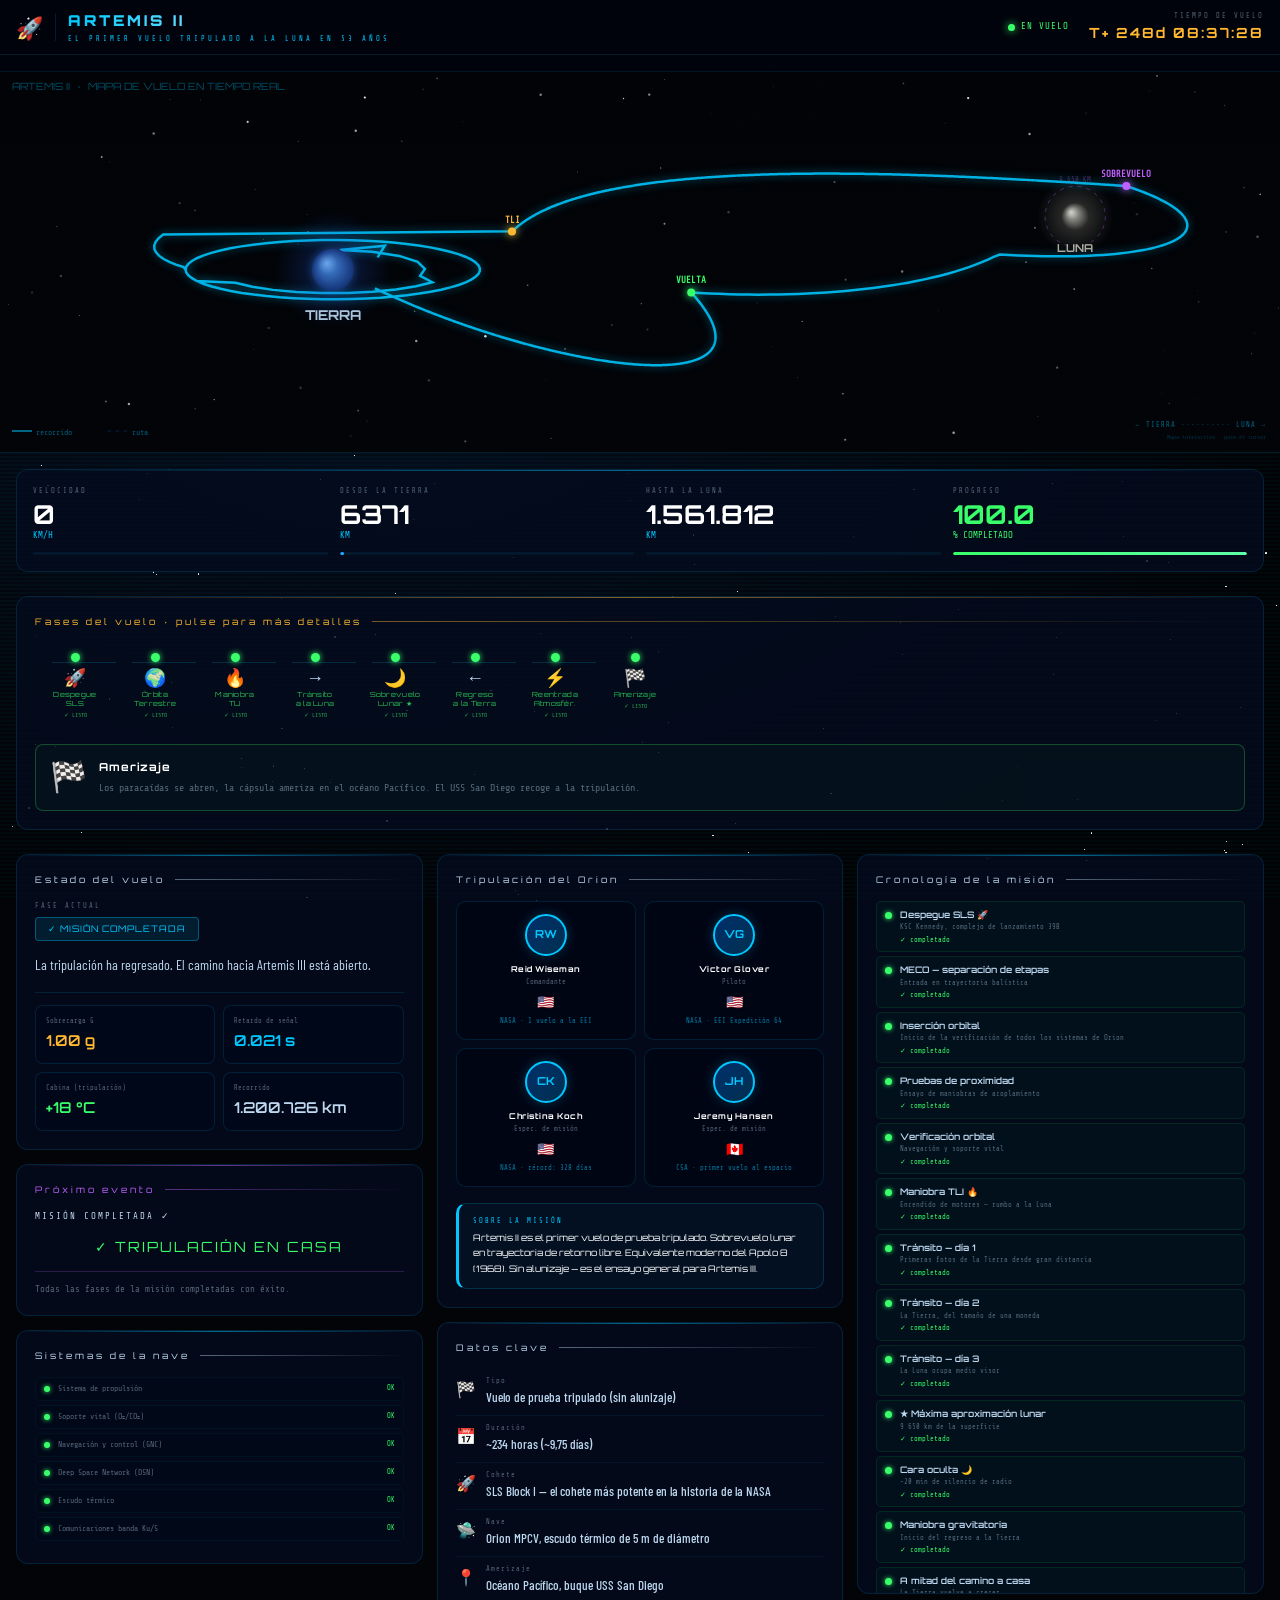
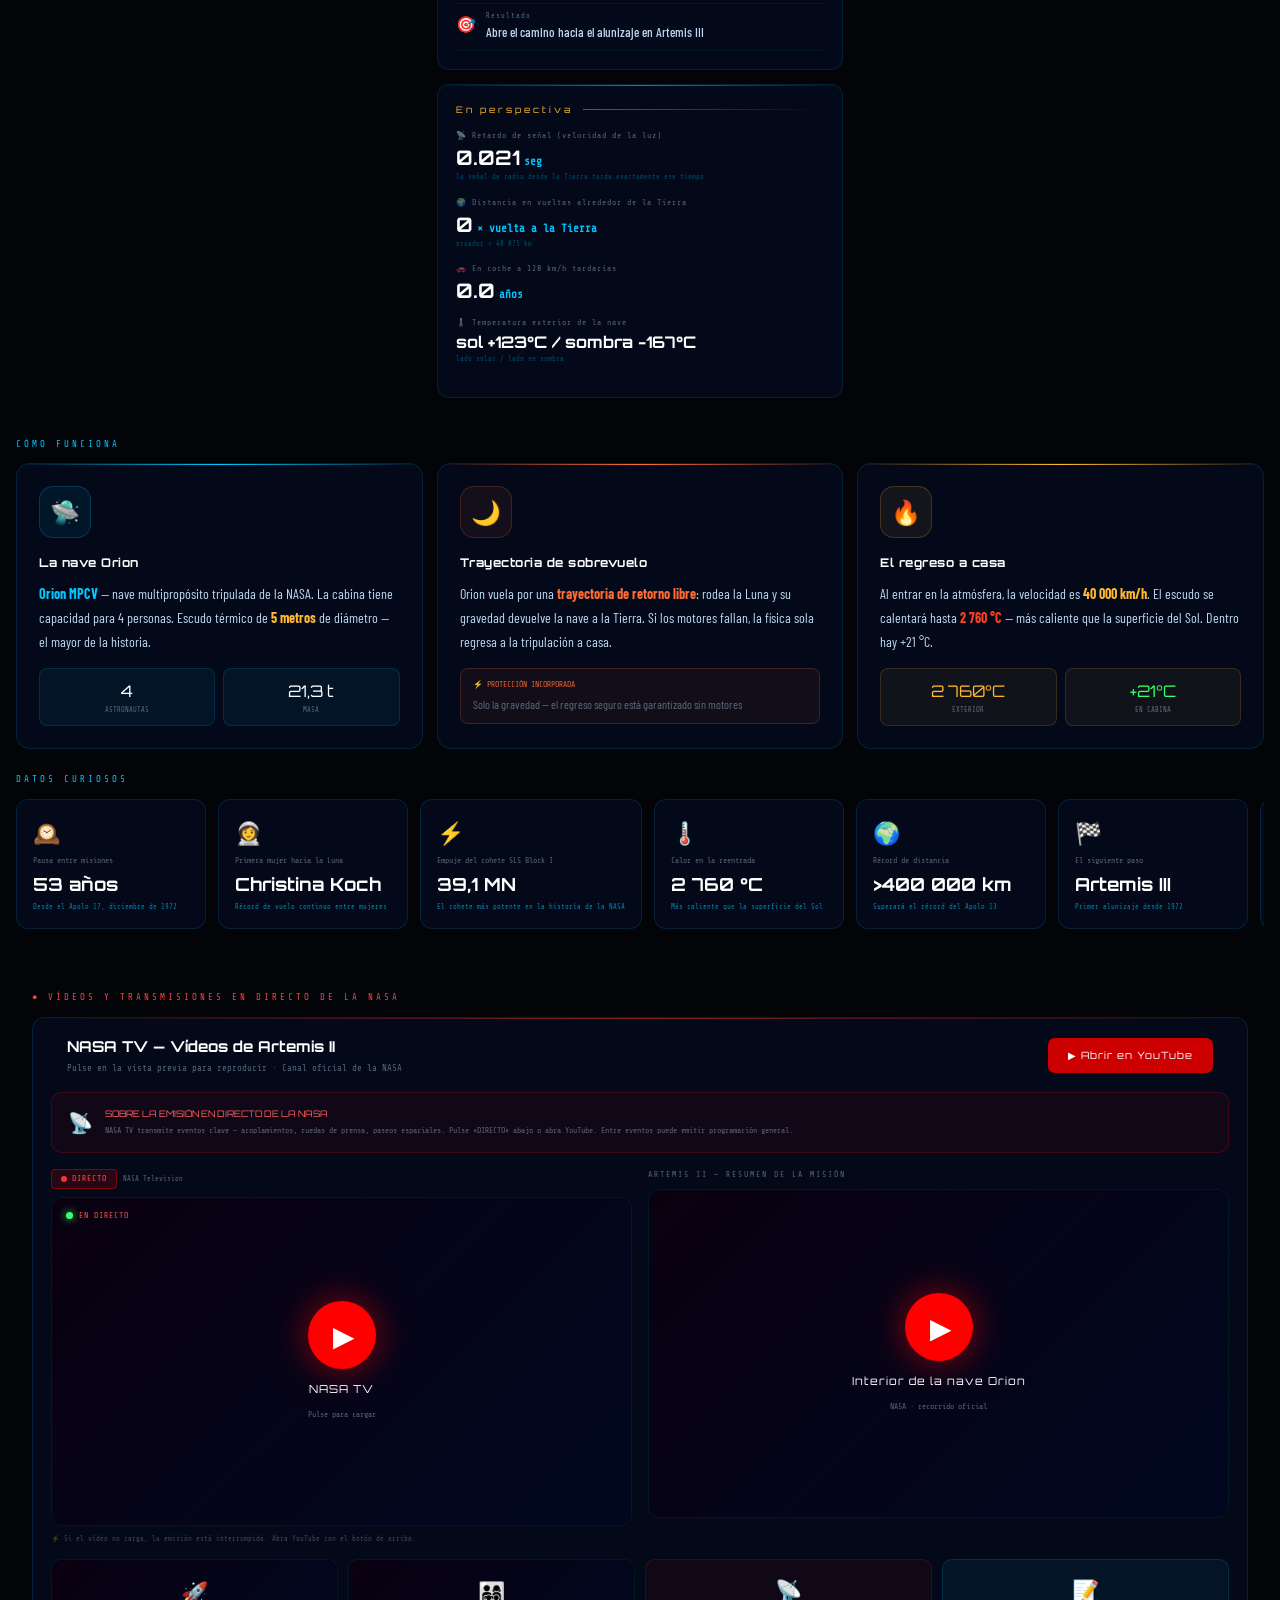
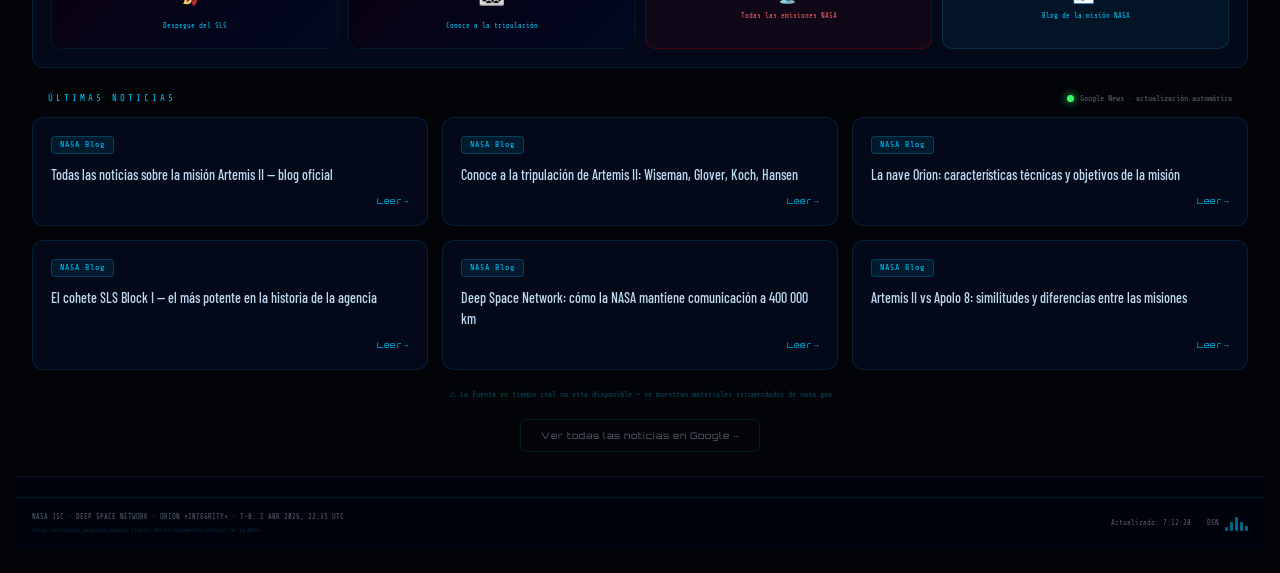
==== es/index.html @ cb2306c6 "Create index.html" ====
<!DOCTYPE html>
<html lang="es">
<head>
<meta charset="UTF-8">
<link rel="alternate" hreflang="ru" href="https://artemida2.github.io/" />
<link rel="alternate" hreflang="es" href="https://artemida2.github.io/es/" />
<link rel="alternate" hreflang="x-default" href="https://artemida2.github.io/" />
<meta name="viewport" content="width=device-width, initial-scale=1.0">
<title>Artemis II: Rastreador en vivo, mapa de la misión y transmisión de la NASA</title>
<meta name="description" content="Sigue el vuelo de la misión Artemis II a la Luna en tiempo real. Mapa interactivo, rastreador en vivo de la nave Orion, últimas noticias y transmisión en directo de la NASA.">
<meta name="keywords" content="Artemis 2, Artemis II, vuelo a la luna, rastreador de misión, mapa de vuelo, Orion, NASA en vivo, espacio, cohete SLS">
<meta name="takprodam-verification" content="174c890d-4e59-4f04-afed-e2d4ca6873ac">
<meta property="og:type" content="website">
<meta property="og:url" content="https://artemida2.github.io/">
<meta property="og:title" content="Rastreador en vivo de la misión lunar Artemis II">
<meta property="og:description" content="¿Dónde está la nave Orion ahora mismo? Mapa interactivo del vuelo, temporizador y transmisión en directo de la NASA. ¡Únete al evento histórico!">
<meta property="og:image" content="https://artemida2.github.io/preview.jpg"> <meta property="og:site_name" content="Artemis II Live Tracker">
<link rel="preconnect" href="https://fonts.googleapis.com">
<link href="https://fonts.googleapis.com/css2?family=Orbitron:wght@400;600;700;900&family=Share+Tech+Mono&family=Barlow+Condensed:wght@300;400;500;600;700&display=swap" rel="stylesheet">
<link rel="icon" type="image/png" href="favicon.png">
<!-- Yandex.RTB -->
<script>window.yaContextCb=window.yaContextCb||[]</script>
<script src="https://yandex.ru/ads/system/context.js" async></script>
<style>
/* ══════════════════════════════════════════
   CSS RESET & CUSTOM PROPERTIES
══════════════════════════════════════════ */
*, *::before, *::after { margin: 0; padding: 0; box-sizing: border-box; }
:root {
  --cyan:    #00c8ff;
  --cyan2:   #0090cc;
  --orange:  #ff6b35;
  --green:   #39ff6a;
  --purple:  #c060ff;
  --amber:   #ffb830;
  --red:     #ff3030;
  --txt:     #bdd8f0;
  --sub:     rgba(189,216,240,0.45);
  --glass:   rgba(4,12,30,0.82);
  --border:  rgba(0,180,255,0.14);
  --border2: rgba(0,180,255,0.28);
  --scan: rgba(0,200,255,0.03);
}
html { scroll-behavior: smooth; }
body {
  background: #020408;
  color: var(--txt);
  font-family: 'Barlow Condensed', sans-serif;
  font-size: 15px;
  line-height: 1.5;
  overflow-x: hidden;
}
img { max-width: 100%; }
a { color: inherit; }

/* ══ TYPOGRAPHY ══ */
.orb  { font-family: 'Orbitron', monospace; }
.mono { font-family: 'Share Tech Mono', monospace; }
.bar  { font-family: 'Barlow Condensed', sans-serif; }

/* ══ ANIMATIONS ══ */
@keyframes blink   { 0%,100%{opacity:1;transform:scale(1)} 50%{opacity:.25;transform:scale(1.5)} }
@keyframes shine   { 0%{background-position:0%} 100%{background-position:200%} }
@keyframes fadeUp  { from{opacity:0;transform:translateY(14px)} to{opacity:1;transform:translateY(0)} }
@keyframes pulsate { 0%,100%{box-shadow:0 0 10px rgba(0,200,255,.25)} 50%{box-shadow:0 0 28px rgba(0,200,255,.6)} }
@keyframes pulse2  { 0%,100%{opacity:1} 50%{opacity:.65} }
@keyframes scanH   { from{transform:translateY(-100%)} to{transform:translateY(100vh)} }
@keyframes sigbar  { 0%{opacity:.15} 100%{opacity:1} }
@keyframes drift   { 0%,100%{transform:translateY(0)} 50%{transform:translateY(-3px)} }
@keyframes twinkle { 0%,100%{opacity:var(--o,.7)} 50%{opacity:.04} }
@keyframes bannerPulse{0%,100%{opacity:1}50%{opacity:.7}}
@keyframes moonGlow{0%,100%{box-shadow:0 0 20px rgba(192,96,255,.4)}50%{box-shadow:0 0 40px rgba(192,96,255,.8)}}

/* ══ SHINE TEXT ══ */
.shine {
  background: linear-gradient(90deg, var(--cyan), #fff 50%, var(--cyan));
  background-size: 200%;
  -webkit-background-clip: text; background-clip: text;
  -webkit-text-fill-color: transparent;
  animation: shine 5s linear infinite;
}

/* ══ STAR FIELD ══ */
#sf {
  position: fixed; inset: 0; z-index: 0; pointer-events: none;
  background: radial-gradient(ellipse at 30% 40%, #040e1e 0%, #010204 75%);
}
.star {
  position: absolute; background: #fff; border-radius: 50%;
  animation: twinkle var(--d,3s) ease-in-out infinite;
}

/* ══ SCAN LINE (CSS only — zero JS cost) ══ */
#sf::after {
  content:''; position:absolute; inset:0; pointer-events:none;
  background: repeating-linear-gradient(
    0deg, transparent, transparent 2px,
    var(--scan) 2px, var(--scan) 4px
  );
}

/* ══ LIVE DOT ══ */
.ldot {
  width: 7px; height: 7px; border-radius: 50%;
  background: var(--green); box-shadow: 0 0 8px var(--green);
  animation: blink 1.4s ease-in-out infinite;
}

/* ══════════════════════════════════════════
   LAYOUT
══════════════════════════════════════════ */
.page { position: relative; z-index: 10; display: flex; flex-direction: column; min-height: 100vh; }
.wrap { max-width: 1320px; margin: 0 auto; width: 100%; padding: 0 16px; }

/* ══════════════════════════════════════════
   HEADER
══════════════════════════════════════════ */
header {
  position: sticky; top: 0; z-index: 50;
  background: rgba(1,4,12,.97);
  border-bottom: 1px solid var(--border);
  backdrop-filter: blur(24px);
}
.header-inner {
  display: flex; align-items: center; justify-content: space-between;
  gap: 16px; padding: 10px 16px; max-width: 1320px; margin: 0 auto;
}
.header-brand { display: flex; align-items: center; gap: 12px; min-width: 0; }
.header-icon { font-size: 22px; flex-shrink: 0; animation: drift 4s ease-in-out infinite; }
.header-divider { width: 1px; height: 28px; background: var(--border); flex-shrink: 0; }
.header-title { font-family: 'Orbitron', monospace; font-size: 15px; font-weight: 900; letter-spacing: 3px; }
.header-sub { font-family: 'Share Tech Mono', monospace; font-size: 7px; color: var(--cyan); letter-spacing: 3px; margin-top: 1px; }
.header-right { display: flex; align-items: center; gap: 20px; flex-shrink: 0; }
.header-live { display: flex; align-items: center; gap: 6px; }
.header-live span { font-family: 'Share Tech Mono', monospace; font-size: 9px; color: var(--green); letter-spacing: 1px; }
.header-met { text-align: right; }
.header-met-label { font-family: 'Share Tech Mono', monospace; font-size: 7px; color: var(--sub); letter-spacing: 2px; }
.header-met-val { font-family: 'Orbitron', monospace; font-size: 14px; font-weight: 700; color: var(--amber); letter-spacing: 2px; }

@media (max-width: 480px) {
  .header-sub { display: none; }
  .header-live { display: none; }
}

/* ══════════════════════════════════════════
   EVENT BANNER
══════════════════════════════════════════ */
#event-banner {
  display: none;
  background: linear-gradient(90deg, rgba(192,96,255,.14), rgba(0,200,255,.08), rgba(192,96,255,.14));
  border-top: 1px solid rgba(192,96,255,.35);
  border-bottom: 1px solid rgba(192,96,255,.35);
  padding: 10px 16px;
  align-items: center; justify-content: center; gap: 10px;
  animation: bannerPulse 2.5s ease-in-out infinite;
  text-align: center;
}

/* ══════════════════════════════════════════
   CANVAS / TRAJECTORY
══════════════════════════════════════════ */
#cvwrap {
  width: 100%; background: #010306; position: relative;
  border-bottom: 1px solid var(--border); overflow: hidden; cursor: crosshair;
}
#cv { display: block; width: 100%; height: 380px; }
@media(max-width:768px){ #cv { height: 240px; } }
.cv-overlay {
  position: absolute; bottom: 10px; right: 14px;
  display: flex; flex-direction: column; align-items: flex-end; gap: 3px;
  pointer-events: none;
}
.cv-overlay span { font-family: 'Share Tech Mono', monospace; }
#cv-tooltip {
  position: absolute; pointer-events: none;
  background: rgba(2,8,22,.96); border: 1px solid rgba(0,200,255,.4);
  border-radius: 8px; padding: 10px 14px;
  font-family: 'Share Tech Mono', monospace; font-size: 9px; color: var(--cyan);
  line-height: 1.8; display: none; z-index: 10; max-width: 210px;
  box-shadow: 0 4px 24px rgba(0,200,255,.18);
}

/* ══════════════════════════════════════════
   SECTION LABEL
══════════════════════════════════════════ */
.sec-label {
  font-family: 'Orbitron', monospace; font-size: 9px; letter-spacing: 3px;
  display: flex; align-items: center; gap: 10px; margin-bottom: 14px;
}
.sec-label::after {
  content: ''; flex: 1; height: 1px;
  background: linear-gradient(90deg, currentColor, transparent);
  opacity: .45;
}

/* ══════════════════════════════════════════
   GLASS CARD
══════════════════════════════════════════ */
.card {
  background: var(--glass);
  border: 1px solid var(--border);
  border-radius: 12px;
  position: relative; overflow: hidden;
}
.card::before {
  content: ''; position: absolute; top: 0; left: 0; right: 0; height: 1px;
  background: linear-gradient(90deg, transparent, var(--card-accent, var(--cyan)), transparent);
  opacity: .5;
}
.card-p { padding: 18px; }

/* ══ Progress bar ══ */
.pbar { height: 3px; background: rgba(0,200,255,.07); border-radius: 2px; overflow: hidden; margin-top: 10px; }
.pbar-fill { height: 100%; border-radius: 2px; transition: width 1.2s ease; }

/* ══════════════════════════════════════════
   TELEMETRY ROW
══════════════════════════════════════════ */
.telem-grid { display: grid; grid-template-columns: repeat(4, 1fr); gap: 12px; padding: 16px; }
@media(max-width:768px){ .telem-grid { grid-template-columns: repeat(2, 1fr); } }
.telem-item {}
.telem-label { font-family:'Share Tech Mono',monospace; font-size:7px; letter-spacing:2px; color:var(--sub); }
.telem-val   { font-family:'Orbitron',monospace; font-size:26px; font-weight:700; color:#fff; margin:4px 0 2px; line-height:1; }
.telem-unit  { font-family:'Share Tech Mono',monospace; font-size:9px; color:var(--cyan); }

/* ══════════════════════════════════════════
   PHASE NAVIGATOR
══════════════════════════════════════════ */
.phase-nav {
  display: flex; gap: 0; overflow-x: auto; padding-bottom: 4px;
  scrollbar-width: thin; scrollbar-color: rgba(0,200,255,.3) transparent;
}
.phase-nav::-webkit-scrollbar { height: 3px; }
.phase-nav::-webkit-scrollbar-thumb { background: rgba(0,200,255,.3); border-radius: 2px; }
.pn-item {
  flex-shrink: 0; display: flex; flex-direction: column; align-items: center;
  min-width: 80px; padding: 10px 6px 8px; position: relative; cursor: pointer;
  transition: all .25s; border-radius: 8px;
}
.pn-item::after {
  content: ''; position: absolute; top: 19px; right: -1px;
  width: calc(100% - 16px); height: 1px; background: rgba(0,200,255,.18);
}
.pn-item:last-child::after { display: none; }
.pn-item.pn-done  .pn-dot { background: var(--green); box-shadow: 0 0 6px var(--green); }
.pn-item.pn-active .pn-dot { background: var(--cyan); box-shadow: 0 0 12px var(--cyan); animation: blink 1.4s infinite; }
.pn-item.pn-up     .pn-dot { background: rgba(255,255,255,.15); }
.pn-item.pn-active { background: rgba(0,200,255,.06); }
.pn-dot   { width: 9px; height: 9px; border-radius: 50%; margin-bottom: 6px; transition: all .3s; }
.pn-icon  { font-size: 18px; margin-bottom: 4px; line-height: 1; }
.pn-name  { font-family:'Orbitron',monospace; font-size:7px; text-align:center; letter-spacing:.3px; line-height:1.3; }
.pn-item.pn-done   .pn-name { color: rgba(57,255,106,.75); }
.pn-item.pn-active .pn-name { color: var(--cyan); }
.pn-item.pn-up     .pn-name { color: var(--sub); }
.pn-status { font-family:'Share Tech Mono',monospace; font-size:6px; margin-top:3px; text-align:center; }
.pn-item.pn-done   .pn-status { color: rgba(57,255,106,.65); }
.pn-item.pn-active .pn-status { color: var(--cyan); }
.pn-item.pn-up     .pn-status { color: rgba(255,255,255,.18); }

/* ══ Phase detail box ══ */
.phase-detail {
  margin-top: 12px; padding: 14px; border-radius: 8px;
  background: rgba(0,200,255,.04); border: 1px solid rgba(0,200,255,.15);
  display: flex; align-items: flex-start; gap: 12px; transition: all .3s;
}
.phase-detail-icon { font-size: 30px; flex-shrink: 0; line-height: 1.1; }

/* ══════════════════════════════════════════
   MAIN GRID (3-col)
══════════════════════════════════════════ */
.main-grid {
  display: grid; grid-template-columns: 1fr 1fr 1fr; gap: 14px;
}
@media(max-width:1024px){ .main-grid { grid-template-columns: 1fr 1fr; } }
@media(max-width:640px)  { .main-grid { grid-template-columns: 1fr; } }

/* ══ Status pill ══ */
.pill {
  display: inline-block; padding: 4px 12px; border-radius: 4px;
  font-family:'Orbitron',monospace; font-size:9px; letter-spacing:1px;
  background: rgba(0,200,255,.1); border: 1px solid rgba(0,200,255,.35); color: var(--cyan);
}

/* ══ Mini data grid ══ */
.mini-grid { display: grid; grid-template-columns: 1fr 1fr; gap: 8px; margin-top: 16px; }
.mini-cell {
  padding: 10px; border-radius: 8px;
  background: rgba(0,8,25,.7); border: 1px solid var(--border);
}
.mini-cell-label { font-family:'Share Tech Mono',monospace; font-size:7px; color:var(--sub); }
.mini-cell-val   { font-family:'Orbitron',monospace; font-size:15px; font-weight:600; margin-top:4px; }

/* ══════════════════════════════════════════
   COUNTDOWN (next event)
══════════════════════════════════════════ */
.countdown-grid { display: grid; grid-template-columns: repeat(4,1fr); gap: 6px; margin-bottom: 14px; }
.cd-box { text-align: center; }
.cd-box-val {
  font-family:'Orbitron',monospace; font-size:28px; font-weight:900;
  color: #fff; line-height:1;
}
.cd-box-label { font-family:'Share Tech Mono',monospace; font-size:6px; color:var(--sub); letter-spacing:2px; margin-top:3px; }

/* ══════════════════════════════════════════
   CREW CARDS
══════════════════════════════════════════ */
.crew-grid { display: grid; grid-template-columns: 1fr 1fr; gap: 8px; }
.crew-card {
  background: rgba(0,6,20,.9); border: 1px solid var(--border);
  border-radius: 10px; padding: 12px 10px; text-align: center;
  transition: all .25s; cursor: default;
}
.crew-card:hover { border-color: var(--cyan); transform: translateY(-2px); box-shadow: 0 0 20px rgba(0,200,255,.18); }
.crew-avatar {
  width: 42px; height: 42px; border-radius: 50%;
  background: linear-gradient(135deg, rgba(0,80,180,.55), rgba(0,180,255,.25));
  border: 2px solid var(--cyan); margin: 0 auto 7px;
  display: flex; align-items: center; justify-content: center;
  font-family:'Orbitron',monospace; font-size:11px; font-weight:700; color:var(--cyan);
  box-shadow: 0 0 12px rgba(0,200,255,.25);
}
.crew-name { font-family:'Orbitron',monospace; font-size:8px; font-weight:700; color:#fff; letter-spacing:.5px; }
.crew-role { font-family:'Share Tech Mono',monospace; font-size:7px; color:var(--sub); margin-top:2px; }
.crew-note { font-family:'Share Tech Mono',monospace; font-size:7px; color:rgba(0,200,255,.6); margin-top:4px; }

/* ══════════════════════════════════════════
   TIMELINE
══════════════════════════════════════════ */
.tl-item { display:flex; gap:8px; align-items:flex-start; padding:6px 8px; border-radius:5px; margin-bottom:4px; }
.tl-item.done   { background:rgba(0,255,100,.03); border:1px solid rgba(0,255,100,.1); }
.tl-item.active { background:rgba(0,200,255,.05); border:1px solid rgba(0,200,255,.35); box-shadow:0 0 10px rgba(0,200,255,.1); }
.tl-item.up     { border:1px solid rgba(255,255,255,.04); opacity:.5; }
.tl-dot { width:7px; height:7px; border-radius:50%; margin-top:4px; flex-shrink:0; }
.done   .tl-dot { background:var(--green); box-shadow:0 0 5px var(--green); }
.active .tl-dot { background:var(--cyan); box-shadow:0 0 8px var(--cyan); animation:blink 1.4s infinite; }
.up     .tl-dot { background:rgba(255,255,255,.2); }

/* ══════════════════════════════════════════
   SYSTEM STATUS
══════════════════════════════════════════ */
.sys-row {
  display:flex; align-items:center; gap:8px; padding:5px 8px;
  border-radius:5px; background:rgba(0,8,25,.5);
  border:1px solid rgba(0,200,255,.05); margin-bottom:4px;
}

/* ══════════════════════════════════════════
   FUN FACTS STRIP
══════════════════════════════════════════ */
.facts-strip {
  display: flex; gap: 12px; overflow-x: auto; padding-bottom: 6px;
  scrollbar-width: thin; scrollbar-color: var(--cyan) transparent;
}
.facts-strip::-webkit-scrollbar { height: 3px; }
.facts-strip::-webkit-scrollbar-thumb { background:var(--cyan); border-radius:2px; }
.fact-card {
  flex-shrink: 0; min-width: 190px; padding: 16px;
  background: var(--glass); border: 1px solid var(--border);
  border-radius: 12px; transition: border-color .25s;
}
.fact-card:hover { border-color: var(--border2); }
.fact-icon  { font-size: 22px; margin-bottom: 6px; }
.fact-label { font-family:'Share Tech Mono',monospace; font-size:8px; color:var(--sub); margin-bottom:4px; }
.fact-val   { font-family:'Orbitron',monospace; font-size:18px; font-weight:700; color:#fff; }
.fact-note  { font-family:'Share Tech Mono',monospace; font-size:7px; color:rgba(0,200,255,.65); margin-top:4px; }

/* ══════════════════════════════════════════
   EXPLAINER CARDS
══════════════════════════════════════════ */
.expl-grid { display:grid; grid-template-columns:repeat(3,1fr); gap:14px; }
@media(max-width:900px){ .expl-grid { grid-template-columns:1fr 1fr; } }
@media(max-width:580px){ .expl-grid { grid-template-columns:1fr; } }
.expl-card {
  background:var(--glass); border:1px solid var(--border);
  border-radius:14px; padding:22px; position:relative; overflow:hidden;
  transition:all .25s;
}
.expl-card:hover { border-color:rgba(0,200,255,.35); transform:translateY(-2px); }
.expl-card::before {
  content:''; position:absolute; top:0; left:0; right:0; height:1px;
  background:linear-gradient(90deg, transparent, var(--ec,var(--cyan)), transparent);
}
.expl-icon {
  width:52px; height:52px; border-radius:14px;
  display:flex; align-items:center; justify-content:center;
  font-size:24px; margin-bottom:16px;
  background:rgba(0,200,255,.07); border:1px solid rgba(0,200,255,.2);
}
.expl-title { font-family:'Orbitron',monospace; font-size:12px; font-weight:700; color:#fff; letter-spacing:.5px; margin-bottom:10px; }
.expl-body  { font-size:14px; color:var(--txt); line-height:1.7; }
.expl-stat-row { display:grid; grid-template-columns:1fr 1fr; gap:8px; margin-top:14px; }
.expl-stat {
  padding:10px; border-radius:8px; text-align:center;
  background:rgba(0,200,255,.06); border:1px solid rgba(0,200,255,.15);
}
.expl-stat-val  { font-family:'Orbitron',monospace; font-size:16px; color:#fff; }
.expl-stat-lbl  { font-family:'Share Tech Mono',monospace; font-size:7px; color:var(--sub); margin-top:2px; }

/* ══════════════════════════════════════════
   BOOK AD
══════════════════════════════════════════ */
.book-ad {
  background: linear-gradient(135deg, rgba(4,12,30,.98), rgba(20,10,0,.98));
  border: 1px solid rgba(255,215,0,.22); border-radius: 14px;
  padding: 22px; position: relative; overflow: hidden; transition: border-color .3s;
}
.book-ad:hover { border-color: rgba(255,215,0,.45); }
.book-ad::before {
  content:''; position:absolute; top:0; left:0; right:0; height:1px;
  background: linear-gradient(90deg, transparent, rgba(255,215,0,.6), transparent);
}
.book-ad-badge {
  position:absolute; top:12px; right:14px;
  font-family:'Share Tech Mono',monospace; font-size:7px; letter-spacing:1.5px;
  color:rgba(255,215,0,.35); border:1px solid rgba(255,215,0,.15);
  padding:2px 7px; border-radius:3px;
}
.book-inner { display:flex; align-items:center; gap:20px; flex-wrap:wrap; }
.book-cover {
  width:90px; height:130px; flex-shrink:0; border-radius:8px;
  background: linear-gradient(160deg, #0d1a33, #060c1a);
  border:2px solid rgba(255,215,0,.3); display:flex; align-items:center;
  justify-content:center; font-size:44px;
  box-shadow:0 0 20px rgba(255,215,0,.1), inset 0 0 20px rgba(0,0,0,.5);
}
.book-body { flex:1; min-width:0; }
.book-tag  { font-family:'Share Tech Mono',monospace; font-size:8px; color:rgba(255,215,0,.55); letter-spacing:2px; margin-bottom:6px; }
.book-title{ font-family:'Orbitron',monospace; font-size:18px; font-weight:700; color:#fff; line-height:1.3; margin-bottom:4px; }
.book-author{ font-family:'Share Tech Mono',monospace; font-size:12px; color:rgba(255,215,0,.75); margin-bottom:12px; }
.book-desc { font-size:13px; color:var(--sub); line-height:1.7; margin-bottom:18px; }
.book-cta {
  display:inline-flex; align-items:center; gap:8px; padding:11px 22px;
  border-radius:8px; background:linear-gradient(90deg,#ffd700,#ffaa00);
  color:#000; font-family:'Orbitron',monospace; font-size:9px; font-weight:700;
  letter-spacing:1px; text-decoration:none; transition:all .2s;
}
.book-cta:hover { transform:translateY(-2px); box-shadow:0 6px 24px rgba(255,215,0,.35); }

/* ══════════════════════════════════════════
   YOUTUBE SECTION
══════════════════════════════════════════ */
.yt-wrap {
  position:relative; padding-top:56.25%; border-radius:12px; overflow:hidden;
  background:#000; border:1px solid var(--border); cursor:pointer;
}
.yt-inner {
  position:absolute; inset:0; display:flex; flex-direction:column;
  align-items:center; justify-content:center; gap:12px;
  background:linear-gradient(135deg,#0a0010,#000820); transition:background .2s;
}
.yt-wrap:hover .yt-inner { background:linear-gradient(135deg,#120022,#001236); }
.yt-play {
  width:68px; height:68px; border-radius:50%; background:#ff0000;
  display:flex; align-items:center; justify-content:center; font-size:28px;
  box-shadow:0 0 36px rgba(255,0,0,.55); transition:transform .2s,box-shadow .2s;
  position:relative;
}
.yt-play::after { content:'▶'; color:#fff; margin-left:5px; }
.yt-wrap:hover .yt-play { transform:scale(1.12); box-shadow:0 0 56px rgba(255,0,0,.75); }
.yt-thumb-img { position:absolute; inset:0; width:100%; height:100%; object-fit:cover; opacity:.4; }
.yt-wrap iframe { position:absolute; inset:0; width:100%; height:100%; border:none; }
.yt-small {
  padding-top:0; height:90px; border-radius:10px;
}
.yt-small .yt-inner { border-radius:10px; }
.yt-btn {
  display:inline-flex; align-items:center; gap:8px; padding:10px 20px;
  border-radius:7px; background:#cc0000; color:#fff;
  font-family:'Orbitron',monospace; font-size:10px; letter-spacing:1px;
  text-decoration:none; transition:all .2s;
}
.yt-btn:hover { background:#ff0000; transform:translateY(-1px); }
.live-badge {
  display:inline-flex; align-items:center; gap:5px; padding:3px 9px;
  border-radius:4px; background:rgba(255,0,0,.15); border:1px solid rgba(255,0,0,.4);
  font-family:'Share Tech Mono',monospace; font-size:8px; color:#ff5050; letter-spacing:1px;
}
.live-badge .dot { width:6px; height:6px; border-radius:50%; background:#ff3030; animation:blink 1.2s infinite; }
.yt-grid { display:grid; grid-template-columns:1fr 1fr; gap:16px; margin-bottom:14px; }
@media(max-width:640px){ .yt-grid { grid-template-columns:1fr; } }
.yt-mini-grid { display:grid; grid-template-columns:repeat(4,1fr); gap:10px; }
@media(max-width:640px){ .yt-mini-grid { grid-template-columns:repeat(2,1fr); } }
.yt-notice {
  padding:14px 16px; border-radius:10px; display:flex; align-items:flex-start; gap:12px;
  background:rgba(255,0,0,.06); border:1px solid rgba(255,0,0,.2); margin-bottom:16px;
}
.yt-notice-icon { font-size:20px; flex-shrink:0; }

/* ══════════════════════════════════════════
   NEWS CARDS
══════════════════════════════════════════ */
.news-outer-grid { display:grid; grid-template-columns:repeat(3,1fr); gap:14px; }
@media(max-width:900px){ .news-outer-grid { grid-template-columns:repeat(2,1fr); } }
@media(max-width:580px){ .news-outer-grid { grid-template-columns:1fr; } }
.news-card {
  background:var(--glass); border:1px solid var(--border);
  border-radius:12px; padding:18px; display:flex; flex-direction:column;
  gap:10px; transition:all .25s; animation:fadeUp .4s ease both;
  text-decoration: none; cursor: pointer;
}
.news-card:hover { border-color:rgba(0,200,255,.35); transform:translateY(-3px); box-shadow:0 8px 30px rgba(0,200,255,.1); }
.news-src-badge {
  font-family:'Share Tech Mono',monospace; font-size:8px; letter-spacing:1px;
  color:var(--cyan); background:rgba(0,200,255,.09); border:1px solid rgba(0,200,255,.22);
  padding:2px 8px; border-radius:4px; display:inline-block; width:fit-content;
}
.news-title { font-size:14px; color:var(--txt); line-height:1.5; font-weight:500; text-decoration:none; flex:1; }
.news-meta  { display:flex; align-items:center; justify-content:space-between; margin-top:auto; }
.news-date  { font-family:'Share Tech Mono',monospace; font-size:8px; color:var(--sub); }
.news-read  { font-family:'Orbitron',monospace; font-size:8px; color:var(--cyan); text-decoration:none; letter-spacing:.5px; }
.news-read:hover { color:#fff; }
.news-loading {
  text-align:center; padding:50px;
  font-family:'Orbitron',monospace; font-size:11px;
  letter-spacing:2px; color:var(--sub); grid-column:1/-1;
}

/* ══════════════════════════════════════════
   LIVE DATA PANEL
══════════════════════════════════════════ */
.live-row { margin-bottom:14px; }
.live-row-label { font-family:'Share Tech Mono',monospace; font-size:8px; color:var(--sub); letter-spacing:1px; margin-bottom:4px; }
.live-row-val {
  font-family:'Orbitron',monospace; font-size:20px; font-weight:700; color:#fff; line-height:1.2;
}
.live-row-unit { font-family:'Share Tech Mono',monospace; font-size:11px; color:var(--cyan); margin-left:4px; }
.live-row-note { font-family:'Share Tech Mono',monospace; font-size:7px; color:rgba(0,200,255,.35); margin-top:2px; }

/* ══════════════════════════════════════════
   FOOTER
══════════════════════════════════════════ */
footer {
  margin-top: auto; border-top: 1px solid var(--border); padding: 14px 16px;
  background: rgba(1,4,12,.97);
}
.footer-inner {
  max-width:1320px; margin:0 auto;
  display:flex; align-items:center; justify-content:space-between; flex-wrap:wrap; gap:8px;
}
.footer-copy { font-family:'Share Tech Mono',monospace; font-size:7px; color:var(--sub); }
.footer-legal{ font-family:'Share Tech Mono',monospace; font-size:6px; color:rgba(0,200,255,.2); margin-top:3px; }
.footer-right{ display:flex; align-items:center; gap:16px; }
.footer-upd  { font-family:'Share Tech Mono',monospace; font-size:7px; color:var(--sub); }
.dsn-bars    { display:flex; align-items:flex-end; gap:2px; }
.dsn-bar     { width:3px; border-radius:1px; background:var(--cyan); }

/* ══════════════════════════════════════════
   SCROLLBAR
══════════════════════════════════════════ */
::-webkit-scrollbar        { width:4px; height:4px; }
::-webkit-scrollbar-track  { background:transparent; }
::-webkit-scrollbar-thumb  { background:rgba(0,200,255,.3); border-radius:2px; }

/* ══════════════════════════════════════════
   UTILITIES
══════════════════════════════════════════ */
.flex       { display:flex; }
.flex-col   { flex-direction:column; }
.items-center { align-items:center; }
.items-start  { align-items:flex-start; }
.justify-between { justify-content:space-between; }
.gap-2  { gap:6px; }
.gap-3  { gap:10px; }
.gap-4  { gap:14px; }
.flex-1 { flex:1; }
.flex-shrink-0 { flex-shrink:0; }
.min-w-0 { min-width:0; }
.wrap { flex-wrap:wrap; }
.mb-1{ margin-bottom:4px; }
.mb-2{ margin-bottom:8px; }
.mb-3{ margin-bottom:12px; }
.mb-4{ margin-bottom:16px; }
.mt-1{ margin-top:4px; }
.mt-2{ margin-top:8px; }
.mt-3{ margin-top:12px; }
.mt-4{ margin-top:16px; }
.pt-3{ padding-top:12px; }
.pb-4{ padding-bottom:16px; }
.px-4{ padding-left:16px; padding-right:16px; }
.w-full{ width:100%; }
.text-white { color:#fff; }
.font-bold  { font-weight:700; }
.border-top { border-top:1px solid var(--border); }
.relative   { position:relative; }
.overflow-hidden { overflow:hidden; }
.inline-flex { display:inline-flex; }
.text-center { text-align:center; }
.section-gap { padding-bottom:24px; }
</style>
<!-- Yandex.RTB -->
<script>window.yaContextCb=window.yaContextCb||[]</script>
<script src="https://yandex.ru/ads/system/context.js" async></script>
</head>
<body>
<div id="sf"></div>
<div class="page">

<!-- ══ HEADER ══ -->
<header>
  <div class="header-inner">
    <div class="header-brand">
      <span class="header-icon">🚀</span>
      <div class="header-divider"></div>
      <div class="min-w-0">
        <div class="header-title shine">ARTEMIS II</div>
        <div class="header-sub">EL PRIMER VUELO TRIPULADO A LA LUNA EN 53 AÑOS</div>
      </div>
    </div>
    <div class="header-right">
      <div class="header-live">
        <div class="ldot"></div>
        <span>EN VUELO</span>
      </div>
      <div class="header-met">
        <div class="header-met-label">TIEMPO DE VUELO</div>
        <div class="header-met-val orb" id="h-met">T+00:00:00</div>
      </div>
    </div>
  </div>
</header>

<!-- ══ AD: 728×90 LEADERBOARD ══ -->
<div style="display:flex;justify-content:center;align-items:center;padding:8px 16px;background:rgba(1,4,12,.97);border-bottom:1px solid rgba(0,180,255,0.10);overflow:hidden;">
  <script>
    atOptions = {
      'key' : '9b48025975b614286dee7aae35b0098d',
      'format' : 'iframe',
      'height' : 90,
      'width' : 728,
      'params' : {}
    };
  </script>
  <script src="https://www.highperformanceformat.com/9b48025975b614286dee7aae35b0098d/invoke.js"></script>
</div>

<!-- ══ EVENT BANNER ══ -->
<div id="event-banner">
  <span id="event-banner-text" class="mono" style="font-size:10px;color:#c060ff;letter-spacing:1px"></span>
</div>

<!-- ══ CANVAS TRAJECTORY ══ -->
<div id="cvwrap">
  <canvas id="cv"></canvas>
  <div class="cv-overlay">
    <span class="mono" style="font-size:7px;color:rgba(0,200,255,.5);letter-spacing:1px">← TIERRA ·········· LUNA →</span>
    <span class="mono" style="font-size:6px;color:rgba(0,200,255,.22)">Mapa interactivo · pase el cursor</span>
  </div>
  <div id="cv-tooltip"></div>
</div>

<!-- ══ TELEMETRY ══ -->
<div class="wrap section-gap" style="padding-top:16px">
  <div class="card">
    <div class="telem-grid">
      <div class="telem-item">
        <div class="telem-label">VELOCIDAD</div>
        <div class="telem-val" id="v-speed">--</div>
        <div class="telem-unit">KM/H</div>
        <div class="pbar"><div class="pbar-fill" id="b-speed" style="background:linear-gradient(90deg,var(--cyan),var(--green))"></div></div>
      </div>
      <div class="telem-item">
        <div class="telem-label">DESDE LA TIERRA</div>
        <div class="telem-val" id="v-de">--</div>
        <div class="telem-unit">KM</div>
        <div class="pbar"><div class="pbar-fill" id="b-de" style="background:linear-gradient(90deg,#4080ff,var(--cyan))"></div></div>
      </div>
      <div class="telem-item">
        <div class="telem-label">HASTA LA LUNA</div>
        <div class="telem-val" id="v-dm">--</div>
        <div class="telem-unit">KM</div>
        <div class="pbar"><div class="pbar-fill" id="b-dm" style="background:linear-gradient(90deg,var(--purple),var(--orange))"></div></div>
      </div>
      <div class="telem-item">
        <div class="telem-label">PROGRESO</div>
        <div class="telem-val" id="v-prog" style="color:var(--green)">--</div>
        <div class="telem-unit" style="color:var(--green)">% COMPLETADO</div>
        <div class="pbar"><div class="pbar-fill" id="b-prog" style="background:linear-gradient(90deg,var(--green),#60ffaa)"></div></div>
      </div>
    </div>
  </div>
</div>

<!-- ══ PHASE NAVIGATOR ══ -->
<div class="wrap section-gap">
  <div class="card card-p" style="--card-accent:var(--amber)">
    <div class="sec-label" style="color:var(--amber)">Fases del vuelo · pulse para más detalles</div>
    <div class="phase-nav" id="phase-nav"></div>
    <div class="phase-detail" id="phase-detail-box">
      <div class="phase-detail-icon" id="phase-detail-icon">🚀</div>
      <div>
        <div class="orb font-bold mb-1" id="phase-detail-name" style="font-size:11px;color:#fff;letter-spacing:1px">CARGANDO...</div>
        <div class="mono" id="phase-detail-desc" style="font-size:10px;color:var(--sub);line-height:1.7">Calculando la fase actual...</div>
      </div>
    </div>
  </div>
</div>

<!-- ══ MAIN GRID ══ -->
<div class="wrap section-gap">
  <div class="main-grid">

    <!-- COL 1: STATUS -->
    <div class="flex flex-col gap-4">
      <div class="card card-p">
        <div class="sec-label">Estado del vuelo</div>
        <div class="mono mb-1" style="font-size:7px;letter-spacing:2px;color:var(--sub)">FASE ACTUAL</div>
        <div class="pill" id="v-phase">CARGANDO…</div>
        <div class="mt-3" id="v-phasedesc" style="font-size:14px;color:var(--txt);line-height:1.65"></div>
        <div class="mini-grid pt-3 border-top">
          <div class="mini-cell">
            <div class="mini-cell-label">Sobrecarga G</div>
            <div class="mini-cell-val" id="v-g" style="color:var(--amber)">-- g</div>
          </div>
          <div class="mini-cell">
            <div class="mini-cell-label">Retardo de señal</div>
            <div class="mini-cell-val" id="v-sig" style="color:var(--cyan)">-- s</div>
          </div>
          <div class="mini-cell">
            <div class="mini-cell-label">Cabina (tripulación)</div>
            <div class="mini-cell-val" id="v-tca" style="color:var(--green)">-- °C</div>
          </div>
          <div class="mini-cell">
            <div class="mini-cell-label">Recorrido</div>
            <div class="mini-cell-val" id="v-td" style="color:var(--txt)">-- km</div>
          </div>
        </div>
      </div>

      <!-- COUNTDOWN -->
      <div class="card card-p" style="--card-accent:var(--purple)">
        <div class="sec-label" style="color:var(--purple)">Próximo evento</div>
        <div class="mono mb-3" style="font-size:9px;letter-spacing:2px" id="next-event-name">CARGANDO...</div>
        <div class="countdown-grid" id="cd-wrap">
          <div class="cd-box"><div class="cd-box-val orb" id="cd-d">--</div><div class="cd-box-label">DÍAS</div></div>
          <div class="cd-box"><div class="cd-box-val orb" id="cd-h">--</div><div class="cd-box-label">HOR</div></div>
          <div class="cd-box"><div class="cd-box-val orb" id="cd-m">--</div><div class="cd-box-label">MIN</div></div>
          <div class="cd-box"><div class="cd-box-val orb" id="cd-s">--</div><div class="cd-box-label">SEG</div></div>
        </div>
        <div style="height:1px;background:rgba(192,96,255,.2);margin-bottom:10px"></div>
        <div class="mono" id="next-event-desc" style="font-size:9px;color:var(--sub);line-height:1.7">
          Orion pasará a 9 650 km de la superficie lunar. La gravedad de la Luna girará automáticamente la nave hacia la Tierra — <strong style="color:var(--purple)">maniobra gravitatoria</strong>.
        </div>
      </div>

      <!-- SYSTEMS -->
      <div class="card card-p">
        <div class="sec-label">Sistemas de la nave</div>
        <div id="syslist"></div>
      </div>
    </div>

    <!-- COL 2: CREW + FACTS -->
    <div class="flex flex-col gap-4">
      <div class="card card-p">
        <div class="sec-label">Tripulación del Orion</div>
        <div class="crew-grid mb-4" id="crew-grid"></div>
        <div style="padding:12px 14px;border-radius:10px;background:rgba(0,200,255,.04);border:1px solid rgba(0,200,255,.18);border-left:3px solid var(--cyan)">
          <div class="mono mb-1" style="font-size:7px;letter-spacing:2px;color:var(--cyan)">SOBRE LA MISIÓN</div>
          <div class="orb" style="font-size:9px;color:#fff;line-height:1.7">
            Artemis II es el primer vuelo de prueba tripulado. Sobrevuelo lunar en trayectoria de retorno libre. Equivalente moderno del Apolo 8 (1968). Sin alunizaje — es el ensayo general para Artemis III.
          </div>
        </div>
      </div>

      <!-- KEY FACTS -->
      <div class="card card-p">
        <div class="sec-label">Datos clave</div>
        <div id="keyfacts"></div>
      </div>

      <!-- LIVE PERSPECTIVE -->
      <div class="card card-p" style="--card-accent:var(--amber)">
        <div class="sec-label" style="color:var(--amber)">En perspectiva</div>
        <div class="live-row">
          <div class="live-row-label">📡 Retardo de señal (velocidad de la luz)</div>
          <div class="live-row-val"><span id="fl-sig">--</span><span class="live-row-unit">seg</span></div>
          <div class="live-row-note">la señal de radio desde la Tierra tarda exactamente ese tiempo</div>
        </div>
        <div class="live-row">
          <div class="live-row-label">🌍 Distancia en vueltas alrededor de la Tierra</div>
          <div class="live-row-val"><span id="fl-laps">--</span><span class="live-row-unit">× vuelta a la Tierra</span></div>
          <div class="live-row-note">ecuador = 40 075 km</div>
        </div>
        <div class="live-row">
          <div class="live-row-label">🚗 En coche a 120 km/h tardarías</div>
          <div class="live-row-val"><span id="fl-days">--</span><span class="live-row-unit">años</span></div>
        </div>
        <div class="live-row">
          <div class="live-row-label">🌡️ Temperatura exterior de la nave</div>
          <div class="live-row-val" style="font-size:16px"><span id="fl-temp">--</span></div>
          <div class="live-row-note">lado solar / lado en sombra</div>
        </div>
      </div>
    </div>

    <!-- COL 3: TIMELINE -->
    <div class="card card-p" style="max-height:740px;overflow-y:auto">
      <div class="sec-label">Cronología de la misión</div>
      <div id="timeline"></div>
    </div>

  </div>
</div>
<!-- ══ AD: NATIVE BANNER ══ -->
<div class="wrap" style="padding-top:8px;padding-bottom:8px;">
  <script async="async" data-cfasync="false" src="https://pl29109442.profitablecpmratenetwork.com/bcde78980c1dfbccb8cd6e0a930331c4/invoke.js"></script>
  <div id="container-bcde78980c1dfbccb8cd6e0a930331c4"></div>
</div>

<!-- ══ MISSION EXPLAINER ══ -->
<div class="wrap section-gap">
  <div class="mono mb-3" style="font-size:9px;letter-spacing:3px;color:var(--cyan)">CÓMO FUNCIONA</div>
  <div class="expl-grid">
    <div class="expl-card" style="--ec:var(--cyan)">
      <div class="expl-icon">🛸</div>
      <div class="expl-title">La nave Orion</div>
      <div class="expl-body">
        <strong style="color:var(--cyan)">Orion MPCV</strong> — nave multipropósito tripulada de la NASA. La cabina tiene capacidad para 4 personas. Escudo térmico de <strong style="color:var(--amber)">5 metros</strong> de diámetro — el mayor de la historia.
      </div>
      <div class="expl-stat-row">
        <div class="expl-stat"><div class="expl-stat-val">4</div><div class="expl-stat-lbl">ASTRONAUTAS</div></div>
        <div class="expl-stat"><div class="expl-stat-val">21,3 t</div><div class="expl-stat-lbl">MASA</div></div>
      </div>
    </div>
    <div class="expl-card" style="--ec:var(--orange)">
      <div class="expl-icon" style="background:rgba(255,107,53,.07);border-color:rgba(255,107,53,.2)">🌙</div>
      <div class="expl-title">Trayectoria de sobrevuelo</div>
      <div class="expl-body">
        Orion vuela por una <strong style="color:var(--orange)">trayectoria de retorno libre</strong>: rodea la Luna y su gravedad devuelve la nave a la Tierra. Si los motores fallan, la física sola regresa a la tripulación a casa.
      </div>
      <div style="margin-top:14px;padding:10px 12px;border-radius:8px;background:rgba(255,107,53,.06);border:1px solid rgba(255,107,53,.2)">
        <div class="mono" style="font-size:8px;color:rgba(255,107,53,.9)">⚡ PROTECCIÓN INCORPORADA</div>
        <div style="font-size:12px;color:var(--sub);margin-top:4px;line-height:1.5">Solo la gravedad — el regreso seguro está garantizado sin motores</div>
      </div>
    </div>
    <div class="expl-card" style="--ec:var(--amber)">
      <div class="expl-icon" style="background:rgba(255,184,48,.07);border-color:rgba(255,184,48,.2)">🔥</div>
      <div class="expl-title">El regreso a casa</div>
      <div class="expl-body">
        Al entrar en la atmósfera, la velocidad es <strong style="color:var(--amber)">40 000 km/h</strong>. El escudo se calentará hasta <strong style="color:#ff4020">2 760 °C</strong> — más caliente que la superficie del Sol. Dentro hay +21 °C.
      </div>
      <div class="expl-stat-row">
        <div class="expl-stat" style="background:rgba(255,184,48,.06);border-color:rgba(255,184,48,.15)">
          <div class="expl-stat-val" style="color:var(--amber)">2 760°C</div><div class="expl-stat-lbl">EXTERIOR</div>
        </div>
        <div class="expl-stat" style="background:rgba(255,184,48,.06);border-color:rgba(255,184,48,.15)">
          <div class="expl-stat-val" style="color:var(--green)">+21°C</div><div class="expl-stat-lbl">EN CABINA</div>
        </div>
      </div>
    </div>
  </div>
</div>

<!-- ══ FUN FACTS ══ -->
<div class="wrap section-gap">
  <div class="mono mb-3" style="font-size:9px;letter-spacing:3px;color:var(--cyan)">DATOS CURIOSOS</div>
  <div class="facts-strip">
    <div class="fact-card"><div class="fact-icon">🕰️</div><div class="fact-label">Pausa entre misiones</div><div class="fact-val">53 años</div><div class="fact-note">Desde el Apolo 17, diciembre de 1972</div></div>
    <div class="fact-card"><div class="fact-icon">👩‍🚀</div><div class="fact-label">Primera mujer hacia la Luna</div><div class="fact-val">Christina Koch</div><div class="fact-note">Récord de vuelo continuo entre mujeres</div></div>
    <div class="fact-card"><div class="fact-icon">⚡</div><div class="fact-label">Empuje del cohete SLS Block I</div><div class="fact-val">39,1 MN</div><div class="fact-note">El cohete más potente en la historia de la NASA</div></div>
    <div class="fact-card"><div class="fact-icon">🌡️</div><div class="fact-label">Calor en la reentrada</div><div class="fact-val">2 760 °C</div><div class="fact-note">Más caliente que la superficie del Sol</div></div>
    <div class="fact-card"><div class="fact-icon">🌍</div><div class="fact-label">Récord de distancia</div><div class="fact-val">&gt;400 000 km</div><div class="fact-note">Superará el récord del Apolo 13</div></div>
    <div class="fact-card"><div class="fact-icon">🏁</div><div class="fact-label">El siguiente paso</div><div class="fact-val">Artemis III</div><div class="fact-note">Primer alunizaje desde 1972</div></div>
    <div class="fact-card"><div class="fact-icon">🇨🇦</div><div class="fact-label">Primer canadiense hacia la Luna</div><div class="fact-val">J. Hansen</div><div class="fact-note">Agencia Espacial Canadiense</div></div>
</div>

<!-- AD: 300x250 MEDIUM RECTANGLE -->
<div style="display:flex;justify-content:center;padding:16px 0;">
  <script>
    atOptions = {
      'key' : '7d6631c911ed8d3de0cca2801582bb9c',
      'format' : 'iframe',
      'height' : 250,
      'width' : 300,
      'params' : {}
    };
  </script>
  <script src="https://www.highperformanceformat.com/7d6631c911ed8d3de0cca2801582bb9c/invoke.js"></script>
</div>
<div class="wrap section-gap" style="display: flex; justify-content: center;">
  <div id="yandex_rtb_R-A-19061750-1"></div>
  <script>
    window.yaContextCb.push(() => {
        Ya.Context.AdvManager.render({
            "blockId": "R-A-19061750-1",
            "renderTo": "yandex_rtb_R-A-19061750-1"
        })
    })
  </script>
</div>
<!-- ══ NASA VIDEO ══ -->
<div class="wrap section-gap">
  <div class="mono mb-3" style="font-size:9px;letter-spacing:3px;color:#ff4040">● VÍDEOS Y TRANSMISIONES EN DIRECTO DE LA NASA</div>
  <div class="card card-p" style="--card-accent:#ff3030">
    <div class="flex items-center justify-between mb-4 wrap gap-3">
      <div>
        <div class="orb font-bold mb-1" style="font-size:15px;color:#fff">NASA TV — Vídeos de Artemis II</div>
        <div class="mono" style="font-size:9px;color:var(--sub)">Pulse en la vista previa para reproducir · Canal oficial de la NASA</div>
      </div>
      <a href="https://www.youtube.com/@NASAtelevision/streams" target="_blank" rel="noopener" class="yt-btn">▶ Abrir en YouTube</a>
    </div>

    <div class="yt-notice">
      <div class="yt-notice-icon">📡</div>
      <div>
        <div class="orb mb-1" style="font-size:9px;color:#ff6060">SOBRE LA EMISIÓN EN DIRECTO DE LA NASA</div>
        <div class="mono" style="font-size:8px;color:var(--sub);line-height:1.7">NASA TV transmite eventos clave — acoplamientos, ruedas de prensa, paseos espaciales. Pulse «DIRECTO» abajo o abra YouTube. Entre eventos puede emitir programación general.</div>
      </div>
    </div>

    <div class="yt-grid">
      <!-- NASA TV Live -->
      <div>
        <div class="flex items-center gap-2 mb-2">
          <span class="live-badge"><span class="dot"></span> DIRECTO</span>
          <span class="mono" style="font-size:7px;color:var(--sub)">NASA Television</span>
        </div>
        <div class="yt-wrap" id="yt1" onclick="loadYT('yt1','UCxONMnxMIRgBE_EbO50dsKg','live')">
          <div class="yt-inner">
            <div style="position:absolute;top:12px;left:14px;display:flex;align-items:center;gap:6px">
              <div class="ldot"></div>
              <span class="mono" style="font-size:8px;color:#ff5050;letter-spacing:1px">EN DIRECTO</span>
            </div>
            <div class="yt-play"></div>
            <div class="orb" style="font-size:11px;color:#fff;letter-spacing:1px;text-align:center;position:relative">NASA TV</div>
            <div class="mono" style="font-size:8px;color:var(--sub);text-align:center;position:relative">Pulse para cargar</div>
          </div>
        </div>
        <div class="mono mt-2" style="font-size:7px;color:rgba(255,255,255,.25);line-height:1.6">
          ⚡ Si el vídeo no carga, la emisión está interrumpida. Abra YouTube con el botón de arriba.
        </div>
      </div>
      <!-- Mission overview -->
      <div>
        <div class="mono mb-2" style="font-size:8px;letter-spacing:2px;color:var(--sub)">ARTEMIS II — RESUMEN DE LA MISIÓN</div>
        <div class="yt-wrap" id="yt2" onclick="loadYT('yt2','cKKy7Q2BNCA')">
          <div class="yt-inner">
            <img src="https://i.ytimg.com/vi/cKKy7Q2BNCA/hqdefault.jpg" class="yt-thumb-img" onerror="this.style.display='none'" alt="">
            <div class="yt-play"></div>
            <div class="orb" style="font-size:11px;color:#fff;letter-spacing:1px;text-align:center;position:relative">Interior de la nave Orion</div>
            <div class="mono" style="font-size:8px;color:var(--sub);text-align:center;position:relative">NASA · recorrido oficial</div>
          </div>
        </div>
      </div>
    </div>

    <div class="yt-mini-grid">
      <div class="yt-wrap yt-small" id="yt3" onclick="loadYT('yt3','BVdnG2LJhHM')">
        <div class="yt-inner">
          <img src="https://i.ytimg.com/vi/BVdnG2LJhHM/mqdefault.jpg" class="yt-thumb-img" onerror="this.style.display='none'" alt="">
          <div style="font-size:22px;position:relative">🚀</div>
          <div class="mono" style="font-size:7px;color:var(--cyan);text-align:center;position:relative">Despegue del SLS</div>
        </div>
      </div>
      <div class="yt-wrap yt-small" id="yt4" onclick="loadYT('yt4','LmC8eFO-FhA')">
        <div class="yt-inner">
          <img src="https://i.ytimg.com/vi/LmC8eFO-FhA/mqdefault.jpg" class="yt-thumb-img" onerror="this.style.display='none'" alt="">
          <div style="font-size:22px;position:relative">👨‍👩‍👧‍👦</div>
          <div class="mono" style="font-size:7px;color:var(--cyan);text-align:center;position:relative">Conoce a la tripulación</div>
        </div>
      </div>
      <a href="https://www.youtube.com/@NASAtelevision/streams" target="_blank" rel="noopener"
         class="yt-wrap yt-small" style="text-decoration:none;background:rgba(255,0,0,.06);border:1px solid rgba(255,0,0,.2);display:flex;align-items:center;justify-content:center;flex-direction:column;gap:4px;padding:12px;border-radius:10px;padding-top:0;height:90px"
         onmouseover="this.style.borderColor='rgba(255,0,0,.5)'" onmouseout="this.style.borderColor='rgba(255,0,0,.2)'">
        <div style="font-size:22px">📡</div>
        <div class="mono" style="font-size:7px;color:#ff6060;text-align:center">Todas las emisiones NASA</div>
      </a>
      <a href="https://www.nasa.gov/blogs/artemis/" target="_blank" rel="noopener"
         class="yt-wrap yt-small" style="text-decoration:none;background:rgba(0,200,255,.06);border:1px solid rgba(0,200,255,.15);display:flex;align-items:center;justify-content:center;flex-direction:column;gap:4px;padding:12px;border-radius:10px;padding-top:0;height:90px"
         onmouseover="this.style.borderColor='rgba(0,200,255,.4)'" onmouseout="this.style.borderColor='rgba(0,200,255,.15)'">
        <div style="font-size:22px">📝</div>
        <div class="mono" style="font-size:7px;color:var(--cyan);text-align:center">Blog de la misión NASA</div>
      </a>
    </div>
  </div>
</div>

<!-- ══ NEWS FEED ══ -->
<div class="wrap section-gap">
  <div class="flex items-center justify-between mb-3 wrap gap-2">
    <div class="mono" style="font-size:9px;letter-spacing:3px;color:var(--cyan)">ÚLTIMAS NOTICIAS</div>
    <div class="flex items-center gap-2">
      <div class="ldot"></div>
      <span class="mono" style="font-size:8px;color:var(--sub)">Google News · actualización automática</span>
    </div>
  </div>
  <div id="news-grid">
    <div class="news-outer-grid">
      <div class="news-loading">
        <div style="animation:blink 1.4s infinite;display:inline-block;margin-right:8px">⟳</div> Cargando noticias sobre Artemis II...
      </div>
    </div>
  </div>
  <div class="text-center mt-3">
    <a href="https://news.google.com/search?q=Artemis+II+NASA&hl=es" target="_blank" rel="noopener"
       style="display:inline-flex;align-items:center;gap:6px;padding:9px 20px;border-radius:7px;border:1px solid var(--border);color:var(--sub);text-decoration:none;font-family:'Orbitron',monospace;font-size:9px;letter-spacing:1px;transition:all .2s"
       onmouseover="this.style.borderColor='var(--cyan)';this.style.color='var(--cyan)'"
       onmouseout="this.style.borderColor='var(--border)';this.style.color='var(--sub)'">
      Ver todas las noticias en Google →
    </a>
  </div>
</div>

<!-- ══ AD: 320×50 MOBILE BANNER ══ -->
<div style="display:flex;justify-content:center;padding:10px 16px;background:rgba(1,4,12,.97);border-top:1px solid rgba(0,180,255,0.10);">
  <script>
    atOptions = {
      'key' : '626f83045db800c40955448856d67928',
      'format' : 'iframe',
      'height' : 50,
      'width' : 320,
      'params' : {}
    };
  </script>
  <script src="https://www.highperformanceformat.com/626f83045db800c40955448856d67928/invoke.js"></script>
</div>

<!-- ══ FOOTER ══ -->
<footer>
  <div class="footer-inner">
    <div>
      <div class="footer-copy">NASA JSC · DEEP SPACE NETWORK · ORION «INTEGRITY» · T-0: 1 ABR 2026, 22:35 UTC</div>
      <div class="footer-legal">Datos calculados mediante modelo físico. No es telemetría oficial de la NASA.</div>
    </div>
    <div class="footer-right">
      <div class="footer-upd">Actualizado: <span id="last-upd">--</span></div>
      <div class="flex items-center gap-2">
        <div class="footer-upd">DSN</div>
        <div class="dsn-bars">
          <div class="dsn-bar" style="height:4px;animation:sigbar .7s ease-in-out infinite alternate;opacity:.5"></div>
          <div class="dsn-bar" style="height:9px;animation:sigbar .9s ease-in-out infinite alternate;opacity:.5"></div>
          <div class="dsn-bar" style="height:14px;animation:sigbar 1.1s ease-in-out infinite alternate;opacity:.5"></div>
          <div class="dsn-bar" style="height:9px;animation:sigbar .8s ease-in-out infinite alternate;opacity:.5"></div>
          <div class="dsn-bar" style="height:5px;animation:sigbar 1.3s ease-in-out infinite alternate;opacity:.5"></div>
        </div>
      </div>
    </div>
  </div>
</footer>

</div><!-- /page -->

<script>
/* ═══════════════════════════════════════
   STARS
═══════════════════════════════════════ */
(function(){
  var sf=document.getElementById('sf');
  for(var i=0;i<200;i++){
    var el=document.createElement('div');el.className='star';
    var sz=Math.random()*1.8;
    el.style.cssText='width:'+sz+'px;height:'+sz+'px;left:'+Math.random()*100+'%;top:'+Math.random()*100+'%;--o:'+(0.1+Math.random()*.9)+';--d:'+(2+Math.random()*7)+'s;animation-delay:'+(Math.random()*7)+'s';
    sf.appendChild(el);
  }
})();

/* ═══════════════════════════════════════
   MISSION CONSTANTS
═══════════════════════════════════════ */
var LAUNCH_MS = Date.UTC(2026,3,1,22,35,0);
var MH = 234;
var EX=0.26,EY=0.52,MX=0.84,MY=0.38;

var EVENTS = [
  {h:27,   ms:LAUNCH_MS+27*3600000,   name:'MANIOBRA TLI — RUMBO A LA LUNA',      desc:'Los motores aceleran la nave hasta la velocidad de escape. ¡Rumbo a la Luna!',                col:'#ffb830'},
  {h:118,  ms:LAUNCH_MS+118*3600000,  name:'SOBREVUELO LUNAR — 9 650 KM',          desc:'Orion pasará junto a la Luna. La gravedad girará automáticamente la nave hacia la Tierra.',           col:'#c060ff'},
  {h:233.5,ms:LAUNCH_MS+233.5*3600000,name:'REENTRADA ATMOSFÉRICA — 40 000 KM/H', desc:'El escudo térmico soportará hasta 2 760 °C. Silencio de radio durante ~4 minutos.',            col:'#ff4020'},
  {h:234,  ms:LAUNCH_MS+234*3600000,  name:'AMERIZAJE EN EL PACÍFICO',      desc:'¡Fin de la misión! El USS San Diego recogerá a la tripulación.',                                   col:'#39ff6a'},
];

function getMET(){return(Date.now()-LAUNCH_MS)/3600000;}
function pad(n){return String(Math.floor(Math.abs(n))).padStart(2,'0');}
function fmtMET(h){
  var a=Math.abs(h)*3600,d=Math.floor(a/86400),
      hh=Math.floor((a%86400)/3600),mm=Math.floor((a%3600)/60),ss=Math.floor(a%60);
  return(h<0?'T− ':'T+ ')+(d>0?d+'d '+pad(hh)+':'+pad(mm)+':'+pad(ss):pad(hh)+':'+pad(mm)+':'+pad(ss));
}
function fmt(n){return Math.round(n).toLocaleString('es-ES');}

/* ═══════════════════════════════════════
   PHYSICS MODEL
═══════════════════════════════════════ */
function getState(met){
  var t=Math.max(0,met),dE,speed,gF=0.0001,phase,desc;
  if(met<0){
    phase='ANTES DEL LANZAMIENTO';desc='El cohete SLS y la nave Orion están en el complejo de lanzamiento 39B. La tripulación está en su sitio. Cuenta atrás final en curso.';dE=6371;speed=0;gF=1;
  } else if(t<0.13){
    var f=t/0.13;dE=6371+f*120;speed=f*25000;gF=1+f*3.5;
    phase='ASCENSO — SLS EN MARCHA';desc='Los motores RS-25 y los propulsores sólidos aceleran el cohete. La tripulación siente hasta 4,5 g. En 2 minutos — separación de los impulsores laterales.';
  } else if(t<0.35){
    var f=(t-0.13)/0.22;dE=6371+120+f*250;speed=25000+f*3000;gF=f*0.4;
    phase='MECO — SEPARACIÓN DE ETAPAS';desc='Apagado de motores principales (MECO). Separación de etapas. La nave sigue una trayectoria balística preparándose para entrar en órbita.';
  } else if(t<0.83){
    var f=(t-0.35)/0.48;dE=6371+370+f*1600;speed=28000+f*200;gF=0.0001;
    phase='ICPS — ELEVACIÓN DE ÓRBITA';desc='La etapa criogénica ICPS eleva la órbita. La tripulación está en ingravidez — comienza la adaptación. Las primeras horas en el espacio.';
  } else if(t<5){
    var f=(t-0.83)/4.17;dE=6371+1800+(1+Math.sin(f*6))*1400;speed=28200;gF=0.0001;
    phase='PRUEBAS DE PROXIMIDAD';desc='Orion realiza maniobras de acercamiento a la etapa superior ICPS — ensayo del acoplamiento con el módulo lunar para Artemis III.';
  } else if(t<24){
    dE=6371+1800+(1+Math.sin((t-5)/19*20))*1400;speed=28200;gF=0.0001;
    phase='ÓRBITA TERRESTRE ALTA';desc='La tripulación verifica todos los sistemas de Orion: navegación, soporte vital, comunicaciones. Por la ventana — el disco azul de la Tierra sobre la negrura absoluta.';
  } else if(t<27){
    var f=(t-24)/3;dE=6371+2200+f*f*18000;speed=28000+f*f*10500;gF=(f>.4&&f<.9)?.25:0.0001;
    phase='MANIOBRA TLI — RUMBO A LA LUNA 🔥';desc='La etapa ICPS enciende los motores durante casi 20 minutos (incremento de velocidad ≈ 900 m/s). Orion abandona la órbita terrestre y se dirige hacia la Luna.';
  } else if(t<118){
    var f=(t-27)/91,mp=f>.9?Math.pow((f-.9)/.1,2)*1800:0;
    speed=38500*Math.pow(1-f*.72,.7)+mp+800;
    dE=24000+(352000-24000)*Math.pow(Math.sin(f*Math.PI*.5),1.2);gF=0.0001;
    if(t<48){phase='TRÁNSITO A LA LUNA — DÍA 1';desc='Orion vuela en arco hacia la Luna. La Tierra se encoge, la Luna crece. Primer «amanecer lunar» visto por la ventana.';}
    else if(t<72){phase='TRÁNSITO A LA LUNA — DÍA 2';desc='Un cuarto del camino recorrido. La Tierra es un disco azul del tamaño de una moneda.';}
    else if(t<96){phase='TRÁNSITO A LA LUNA — DÍA 3';desc='Orion supera la mitad del camino. La atracción de la Luna empieza a acelerar la nave.';}
    else{phase='APROXIMACIÓN A LA LUNA';desc='Orion se acelera por la gravedad lunar. La superficie de la Luna es visible en detalle — cráteres, mares, montañas.';}
  } else if(t<145){
    var f=(t-118)/27;
    dE=f<.5?352000+(f/.5)*(400171-352000)*Math.sin(f*Math.PI):400171-((f-.5)/.5)*(400171-360000);
    speed=3200+Math.exp(-Math.pow(f*3.5,2))*12000+2500;gF=0.0001;
    if(f<.15){phase='APROXIMACIÓN POR EL LADO VISIBLE';desc='Orion se acerca a la Luna por el lado visible. La tripulación ve los mares lunares en primer plano.';}
    else if(f<.40){phase='★ MÁXIMA APROXIMACIÓN — 9 650 KM';desc='MOMENTO HISTÓRICO: los primeros humanos cerca de la Luna en 53 años. Orion pasa a 9 650 km de la superficie.';}
    else if(f<.62){phase='CARA OCULTA 🌙';desc='La Luna bloquea completamente la señal de radio. La tripulación está aislada temporalmente — la nave vuela de forma autónoma ~20 minutos.';}
    else{phase='MANIOBRA GRAVITATORIA';desc='La atracción lunar gira a Orion sin encender ningún motor. Rumbo a casa establecido.';}
  } else if(t<MH){
    var f=(t-145)/(MH-145),re=t>232?(t-232)/2:0;
    dE=360000*Math.pow(1-Math.pow(f,.75),1)+6371;speed=2800+f*f*37000;gF=re>0?re*7.5:0.0001;
    if(t<192){phase='REGRESO — DÍA 1–2';desc='Orion regresa en arco. El disco azul vuelve a crecer. La tripulación realiza experimentos científicos.';}
    else if(t<216){phase='PRUEBA DE PROTECCIÓN RADIOLÓGICA';desc='Cruce de los cinturones de Van Allen — prueba clave antes de expediciones de larga duración.';}
    else if(t<232){phase='PREPARACIÓN PARA LA REENTRADA';desc='El módulo de servicio se separa y se incinerará. La cápsula entra en modo autónomo.';}
    else if(t<233.5){phase='🔥 REENTRADA ATMOSFÉRICA — 2 760 °C';desc='La cápsula entra a 40 000 km/h. El plasma bloquea brevemente las comunicaciones. El escudo térmico absorbe el impacto.';}
    else{phase='AMERIZAJE ✓';desc='Los paracaídas se abren. Orion desciende sobre el océano Pacífico. El USS San Diego espera a la tripulación.';}
  } else {
    phase='✓ MISIÓN COMPLETADA';desc='La tripulación ha regresado. El camino hacia Artemis III está abierto.';dE=6371;speed=0;gF=1;
  }
  var moonBase=384400-Math.sin(t/240*Math.PI)*22000;
  var dM;
  if(met<0){
    dM=Math.round(moonBase);
  } else if(t<118){
    /* Transit & Earth orbit: collinear approximation is valid,
       ship is approaching Moon along roughly the Earth-Moon axis */
    dM=Math.round(Math.max(9650,moonBase-dE));
  } else if(t<=145){
    /* Flyby phase: closest approach IS at t=118h (f=0), not t≈127.5h.
       dM_start ≈ moonBase(118) − dE(118) ≈ 362406 − 352000 = 10406 km ≈ 9650 km from surface.
       Use 11387 km (9650 + Moon radius 1737) as the physical minimum from Moon centre.
       After flyby the ship recedes — power-law gives physically plausible growth. */
    var ff=(t-118)/27;
    var dM0=Math.max(9650,moonBase-352000); /* ≈ 10406 km at t=118, Moon centre distance */
    dM=Math.round(dM0+(280000-dM0)*Math.pow(ff,0.85));
  } else {
    /* Return phase: ship heads home, Moon recedes from ~280 000 km → ~384 400 km.
       Using direct |dE−moonBase| here gave only ~2 783 km at t=145 — a 100× error.
       Smooth continuation from the flyby exit value instead. */
    var ff2=(t-145)/(MH-145);
    dM=Math.round(280000+(384400-280000)*Math.pow(ff2,0.6));
  }
  var w=Math.sin(t*.4);
  return{dE:Math.round(dE),dM:Math.round(dM),speed:Math.round(speed),gF:gF<.001?.0001:gF,phase:phase,desc:desc,
    tH:Math.round(121+w*8),tC:Math.round(-157+Math.cos(t*.3)*12),tCa:Math.round(20+Math.sin(t*.1)*2.5),
    tHeat:t>232&&t<234?Math.round((t-232)/2*1650):-25,
    sig:Number(dE/299792.458).toFixed(3),prog:Math.min(100,t/MH*100).toFixed(1),td:Math.round(dE*1.35+t*200)};
}

/* ═══════════════════════════════════════
   TRAJECTORY (Bezier)
═══════════════════════════════════════ */
function bez(p0,p1,p2,p3,t){
  var m=1-t;
  return{x:m*m*m*p0.x+3*m*m*t*p1.x+3*m*t*t*p2.x+t*t*t*p3.x,
         y:m*m*m*p0.y+3*m*m*t*p1.y+3*m*t*t*p2.y+t*t*t*p3.y};
}
function traj(t){
  t=Math.max(0,Math.min(t,MH));
  if(t<0.5){var f=t/0.5;return{x:EX+0.035+f*.01,y:EY-0.032-f*.055};}
  if(t<2){var f=(t-.5)/1.5,a=-Math.PI/2+f*Math.PI*.62;return{x:EX+Math.cos(a)*.072,y:EY+Math.sin(a)*.052};}
  if(t<5){var f=(t-2)/3,a=-Math.PI/2+Math.PI*.62+f*Math.PI*.75;return{x:EX+Math.cos(a)*.092,y:EY+Math.sin(a)*.062};}
  if(t<24){var f=(t-5)/19,a=-Math.PI/2+Math.PI*1.37+f*Math.PI*2.15;return{x:EX+Math.cos(a)*.115,y:EY+Math.sin(a)*.078};}
  if(t<27){var f=(t-24)/3,base=-Math.PI/2+Math.PI*1.37+Math.PI*2.15,a=base+f*.75,r=.115+f*.075;return{x:EX+Math.cos(a)*r,y:EY+Math.sin(a)*r*.70};}
  if(t<118){var f=(t-27)/91;return bez({x:EX+.14,y:EY-.10},{x:EX+.20,y:EY-.30},{x:EX+.44,y:EY-.26},{x:MX+.04,y:MY-.08},f);}
  if(t<135){var f=(t-118)/17;return bez({x:MX+.04,y:MY-.08},{x:MX+.13,y:MY+.02},{x:MX+.09,y:MY+.13},{x:MX-.06,y:MY+.10},f);}
  if(t<145){var f=(t-135)/10;return bez({x:MX-.06,y:MY+.10},{x:MX-.11,y:MY+.19},{x:MX-.21,y:MY+.22},{x:MX-.30,y:MY+.20},f);}
  var f=(t-145)/(MH-145);
  return bez({x:MX-.30,y:MY+.20},{x:EX+.36,y:EY+.36},{x:EX+.17,y:EY+.27},{x:EX+.032,y:EY+.048},f);
}

/* ═══════════════════════════════════════
   CANVAS
═══════════════════════════════════════ */
var cv=document.getElementById('cv');
var ctx=cv.getContext('2d');
var CW=0,CH=0,PP=[],CSTARS=[];
var EX_PARTICLES=[];
function initExhaust(){
  EX_PARTICLES=[];
  for(var i=0;i<30;i++){EX_PARTICLES.push({offset:Math.random(),spread:(Math.random()-.5)*2,sz:0.2+Math.random()*.6,warm:Math.random()<.65});}
}
initExhaust();
function precompute(){PP=[];for(var t=0;t<=MH;t+=0.28){PP.push({t:t,p:traj(t)});}}
function genStars(){
  CSTARS=[];
  for(var i=0;i<200;i++){CSTARS.push({x:Math.random(),y:Math.random(),r:Math.random()*1.3,o:.1+Math.random()*.9,d:2+Math.random()*8,ph:Math.random()*Math.PI*2});}
}
function resize(){
  var wrap=document.getElementById('cvwrap');
  CW=wrap.clientWidth;CH=cv.clientHeight;cv.width=CW;cv.height=CH;
  genStars();precompute();
}
window.addEventListener('resize',function(){resize();});
function wx(nx){return nx*CW;}
function wy(ny){return ny*CH;}
function drawPlanet(x,y,r,c1,c2,gc){
  var g=ctx.createRadialGradient(x,y,r*.5,x,y,r*2.8);
  g.addColorStop(0,gc.replace(')',',0.3)').replace('rgb','rgba'));
  g.addColorStop(1,gc.replace(')',',0)').replace('rgb','rgba'));
  ctx.beginPath();ctx.arc(x,y,r*2.8,0,Math.PI*2);ctx.fillStyle=g;ctx.fill();
  var b=ctx.createRadialGradient(x-r*.32,y-r*.32,0,x,y,r);
  b.addColorStop(0,c1);b.addColorStop(1,c2);
  ctx.beginPath();ctx.arc(x,y,r,0,Math.PI*2);ctx.fillStyle=b;ctx.fill();
  var h=ctx.createRadialGradient(x-r*.26,y-r*.28,0,x-r*.26,y-r*.28,r*.5);
  h.addColorStop(0,'rgba(255,255,255,0.2)');h.addColorStop(1,'rgba(255,255,255,0)');
  ctx.beginPath();ctx.arc(x,y,r,0,Math.PI*2);ctx.fillStyle=h;ctx.fill();
}
function drawOrionShip(ox,oy,met,ts){
  var dt=met<1?0.08:2.0;
  var np=traj(Math.min(met+dt,MH));
  var ddx=wx(np.x)-ox,ddy=wy(np.y)-oy;
  var dl=Math.sqrt(ddx*ddx+ddy*ddy);
  var angle=dl>0.5?Math.atan2(ddy,ddx):Math.atan2(-1,0.1);
  var burning=(met>=0&&met<0.15)||(met>=24&&met<27.3);
  var sz=Math.max(8,Math.min(CW,CH)*0.028);
  ctx.save();ctx.translate(ox,oy);ctx.rotate(angle);
  var grd=ctx.createRadialGradient(0,0,0,0,0,sz*5.5);
  grd.addColorStop(0,'rgba(0,200,255,0.28)');grd.addColorStop(0.5,'rgba(0,150,255,0.08)');grd.addColorStop(1,'rgba(0,0,0,0)');
  ctx.beginPath();ctx.arc(0,0,sz*5.5,0,Math.PI*2);ctx.fillStyle=grd;ctx.fill();
  if(burning){
    EX_PARTICLES.forEach(function(p){
      var phase=((ts/100+p.offset)%1);
      var dist=sz*(0.6+phase*3.8),spr=p.spread*sz*0.6,alpha=(1-phase)*0.85;
      var col=p.warm?'rgba(255,'+(60+Math.floor(phase*130))+',0,'+alpha+')':'rgba(255,220,60,'+alpha+')';
      ctx.beginPath();ctx.arc(-sz*0.55-dist,spr,sz*p.sz*(1-phase*0.65),0,Math.PI*2);ctx.fillStyle=col;ctx.fill();
    });
  }
  ctx.shadowColor='rgba(0,200,255,0.75)';ctx.shadowBlur=10;
  ctx.fillStyle='#5a6a7a';ctx.beginPath();ctx.rect(-sz*1.25,-sz*0.44,sz*0.98,sz*0.88);ctx.fill();
  ctx.shadowBlur=0;
  var panels=[[-sz*1.1,-sz*1.08,sz*0.62,sz*0.52],[-sz*1.1,sz*0.56,sz*0.62,sz*0.52]];
  panels.forEach(function(p){
    ctx.fillStyle='#0d1f48';ctx.fillRect(p[0],p[1],p[2],p[3]);
    var sg=ctx.createLinearGradient(p[0],p[1],p[0]+p[2],p[1]+p[3]);
    sg.addColorStop(0,'rgba(20,80,200,0.25)');sg.addColorStop(1,'rgba(0,120,255,0.1)');
    ctx.fillStyle=sg;ctx.fillRect(p[0],p[1],p[2],p[3]);
    ctx.strokeStyle='rgba(40,120,255,0.35)';ctx.lineWidth=0.6;
    for(var li=1;li<4;li++){ctx.beginPath();ctx.moveTo(p[0]+p[2]*li/4,p[1]);ctx.lineTo(p[0]+p[2]*li/4,p[1]+p[3]);ctx.stroke();}
  });
  ctx.shadowColor='rgba(255,255,255,0.6)';ctx.shadowBlur=9;
  ctx.beginPath();ctx.moveTo(sz*0.30,0);ctx.lineTo(-sz*0.10,-sz*0.54);ctx.lineTo(-sz*0.22,-sz*0.44);
  ctx.lineTo(-sz*1.25,-sz*0.44);ctx.lineTo(-sz*1.25,sz*0.44);ctx.lineTo(-sz*0.22,sz*0.44);ctx.lineTo(-sz*0.10,sz*0.54);ctx.closePath();
  var cg=ctx.createLinearGradient(-sz*1.25,0,sz*0.30,0);
  cg.addColorStop(0,'#9ab0c8');cg.addColorStop(0.45,'#e8f2fa');cg.addColorStop(1,'#b0c4d8');
  ctx.fillStyle=cg;ctx.fill();
  ctx.shadowBlur=0;
  ctx.beginPath();ctx.arc(-sz*0.52,0,sz*0.19,0,Math.PI*2);ctx.fillStyle='#001422';ctx.fill();
  ctx.beginPath();ctx.arc(-sz*0.52,0,sz*0.19,0,Math.PI*2);
  var wg=ctx.createRadialGradient(-sz*0.52,0,0,-sz*0.52,0,sz*0.19);
  wg.addColorStop(0,'rgba(80,190,255,0.55)');wg.addColorStop(1,'rgba(0,80,180,0.2)');
  ctx.fillStyle=wg;ctx.fill();
  ctx.beginPath();ctx.arc(-sz*0.57,-sz*0.06,sz*0.07,0,Math.PI*2);ctx.fillStyle='rgba(255,255,255,0.45)';ctx.fill();
  ctx.restore();
  var lx=ox+sz*3.5+6,ly=oy;
  if(lx+130>CW){lx=ox-sz*3.5-135;}
  var ldir=lx>ox?1:-1;
  ctx.save();
  ctx.shadowColor='rgba(0,200,255,0.6)';ctx.shadowBlur=8;
  ctx.strokeStyle='rgba(0,200,255,0.55)';ctx.lineWidth=1;ctx.setLineDash([3,4]);
  ctx.beginPath();ctx.moveTo(ox+ldir*sz*0.8,oy);ctx.lineTo(lx-(ldir>0?6:0),ly);
  ctx.stroke();ctx.setLineDash([]);
  ctx.shadowBlur=0;ctx.fillStyle='rgba(0,200,255,0.92)';
  ctx.font='bold 9px "Share Tech Mono",monospace';
  ctx.textAlign=ldir>0?'left':'right';ctx.fillText('ORION · AHORA',lx,ly-3);
  ctx.restore();
}
var lastRender=0;
function renderCanvas(ts){
  requestAnimationFrame(renderCanvas);
  if(ts-lastRender<33)return;lastRender=ts;
  if(!CW||!CH)return;
  ctx.clearRect(0,0,CW,CH);
  var bg=ctx.createLinearGradient(0,0,0,CH);
  bg.addColorStop(0,'#010306');bg.addColorStop(1,'#020408');
  ctx.fillStyle=bg;ctx.fillRect(0,0,CW,CH);
  CSTARS.forEach(function(s){
    var a=s.o*(.4+.6*Math.sin(ts/1000/s.d+s.ph));
    ctx.fillStyle='rgba(255,255,255,'+a+')';ctx.beginPath();ctx.arc(s.x*CW,s.y*CH,s.r,0,Math.PI*2);ctx.fill();
  });
  var met=getMET();var curMET=Math.max(0,Math.min(met,MH));
  ctx.save();ctx.setLineDash([3,6]);ctx.lineWidth=1;ctx.strokeStyle='rgba(0,80,160,0.28)';ctx.shadowBlur=0;
  ctx.beginPath();var started=false;
  PP.forEach(function(pt){
    if(pt.t<curMET)return;
    var x=wx(pt.p.x),y=wy(pt.p.y);
    if(!started){ctx.moveTo(x,y);started=true;}else{ctx.lineTo(x,y);}
  });
  ctx.stroke();ctx.restore();
  if(met>0){
    ctx.save();ctx.shadowColor='rgba(0,200,255,0.6)';ctx.shadowBlur=8;
    ctx.lineWidth=2.5;ctx.strokeStyle='rgba(0,200,255,0.88)';
    ctx.beginPath();var s2=false;
    PP.forEach(function(pt){
      if(pt.t>curMET)return;
      var x=wx(pt.p.x),y=wy(pt.p.y);
      if(!s2){ctx.moveTo(x,y);s2=true;}else{ctx.lineTo(x,y);}
    });
    ctx.stroke();ctx.restore();
  }
  var mxc=wx(MX),myc=wy(MY),mr=Math.min(CW,CH)*.036;
  var flybyR=mr*2.2;
  ctx.save();ctx.setLineDash([4,5]);ctx.lineWidth=1;
  ctx.strokeStyle='rgba(192,96,255,0.35)';ctx.shadowColor='rgba(192,96,255,0.3)';ctx.shadowBlur=6;
  ctx.beginPath();ctx.arc(mxc,myc,flybyR,0,Math.PI*2);ctx.stroke();ctx.restore();
  var nearMoon=(met>=112&&met<=150);
  ctx.fillStyle=nearMoon?'rgba(192,96,255,0.75)':'rgba(192,96,255,0.35)';
  ctx.font=(nearMoon?'bold 8px':'7px')+' "Share Tech Mono",monospace';
  ctx.textAlign='center';ctx.fillText('9 650 KM',mxc,myc-flybyR-4);
  var milestones=[{t:27,lbl:'TLI',col:'#ffb830'},{t:118,lbl:'SOBREVUELO',col:'#c060ff'},{t:145,lbl:'VUELTA',col:'#39ff6a'}];
  milestones.forEach(function(m){
    var pt=traj(m.t),mpx=wx(pt.x),mpy=wy(pt.y);
    ctx.save();ctx.shadowColor=m.col;ctx.shadowBlur=8;
    ctx.beginPath();ctx.arc(mpx,mpy,4,0,Math.PI*2);ctx.fillStyle=m.col;ctx.fill();ctx.restore();
    ctx.fillStyle=m.col;ctx.font='bold 9px "Share Tech Mono",monospace';ctx.textAlign='center';ctx.fillText(m.lbl,mpx,mpy-9);
  });
  var ex=wx(EX),ey=wy(EY),er=Math.min(CW,CH)*.055;
  drawPlanet(ex,ey,er,'#4a90e2','#0a2060','rgb(30,80,200)');
  ctx.save();var atm=ctx.createRadialGradient(ex,ey,er,ex,ey,er*1.35);
  atm.addColorStop(0,'rgba(80,160,255,0.15)');atm.addColorStop(1,'rgba(0,80,255,0)');
  ctx.beginPath();ctx.arc(ex,ey,er*1.35,0,Math.PI*2);ctx.fillStyle=atm;ctx.fill();ctx.restore();
  ctx.fillStyle='rgba(200,230,255,0.85)';ctx.font='bold '+(er*.65)+'px "Orbitron",monospace';
  ctx.textAlign='center';ctx.shadowBlur=0;ctx.fillText('TIERRA',ex,ey+er*2.4);
  drawPlanet(mxc,myc,mr,'#c8c8c0','#282828','rgb(160,155,140)');
  ctx.fillStyle='rgba(200,200,180,0.85)';ctx.font='bold '+(mr*.8)+'px "Orbitron",monospace';
  ctx.textAlign='center';ctx.fillText('LUNA',mxc,myc+mr*2.6);
  if(met>=-0.5&&met<=MH){
    var cp=traj(Math.max(0,Math.min(met,MH)));
    var ox=wx(cp.x),oy=wy(cp.y);
    var trailLen=20;
    for(var i=1;i<=trailLen;i++){
      var tm=met-i*0.4;if(tm<0)break;
      var tp=traj(Math.max(0,tm));
      var frac=1-i/trailLen,tr=Math.max(0.5,2.8*frac);
      ctx.beginPath();ctx.arc(wx(tp.x),wy(tp.y),tr,0,Math.PI*2);
      ctx.fillStyle='rgba(0,200,255,'+(0.65*frac)+')';ctx.fill();
    }
    var pulse=(Math.sin(ts/380)+1)/2;
    ctx.beginPath();ctx.arc(ox,oy,11+pulse*8,0,Math.PI*2);
    ctx.strokeStyle='rgba(0,200,255,'+(0.5-pulse*.35)+')';ctx.lineWidth=1.5;ctx.stroke();
    drawOrionShip(ox,oy,met,ts);
  }
  ctx.fillStyle='rgba(0,200,255,0.38)';ctx.font='10px "Orbitron",monospace';
  ctx.textAlign='left';ctx.fillText('ARTEMIS II  ·  MAPA DE VUELO EN TIEMPO REAL',12,18);
  ctx.fillStyle='rgba(0,200,255,.5)';ctx.fillRect(12,CH-22,20,2);
  ctx.fillStyle='rgba(0,200,255,.45)';ctx.font='8px "Share Tech Mono",monospace';
  ctx.fillText('recorrido',36,CH-17);
  ctx.strokeStyle='rgba(0,80,160,.45)';ctx.lineWidth=1;ctx.setLineDash([3,5]);
  ctx.beginPath();ctx.moveTo(108,CH-21);ctx.lineTo(128,CH-21);ctx.stroke();
  ctx.setLineDash([]);ctx.fillText('ruta',132,CH-17);
}

/* ── Canvas hover tooltip ── */
(function(){
  var tip=document.getElementById('cv-tooltip');
  cv.addEventListener('mousemove',function(e){
    var rect=cv.getBoundingClientRect();
    var mx=(e.clientX-rect.left)/rect.width,my=(e.clientY-rect.top)/rect.height;
    var met=getMET(),cp=traj(Math.max(0,Math.min(met,MH)));
    var dx=mx-cp.x,dy=my-cp.y,dist=Math.sqrt(dx*dx+dy*dy);
    if(dist<0.07){
      var s=getState(met);
      tip.style.left=(e.clientX-rect.left+10)+'px';tip.style.top=(e.clientY-rect.top-10)+'px';
      tip.innerHTML='<b style="color:#fff">ORION</b><br>⚡ '+fmt(s.speed)+' km/h<br>🌍 '+fmt(s.dE)+' km de la Tierra<br>🌙 '+fmt(s.dM)+' km hasta la Luna<br>📡 retardo '+s.sig+' s';
      tip.style.display='block';
    } else {tip.style.display='none';}
  });
  cv.addEventListener('mouseleave',function(){tip.style.display='none';});
})();

/* ═══════════════════════════════════════
   UI UPDATE
═══════════════════════════════════════ */
function setEl(id,v){var e=document.getElementById(id);if(e)e.textContent=v;}
function setBar(id,p){var e=document.getElementById(id);if(e)e.style.width=p+'%';}

function updateUI(){
  var met=getMET();var s=getState(met);
  setEl('h-met',fmtMET(met));
  setEl('last-upd',new Date().toLocaleTimeString('es-ES'));
  setEl('v-speed',fmt(s.speed));setEl('v-de',fmt(s.dE));setEl('v-dm',fmt(s.dM));
  setEl('v-prog',parseFloat(s.prog).toFixed(1));
  setBar('b-speed',Math.min(100,s.speed/40000*100));
  setBar('b-de',Math.min(100,s.dE/400171*100));
  setBar('b-dm',Math.min(100,Math.max(0,100-s.dM/384400*100)));
  setBar('b-prog',parseFloat(s.prog));
  var pe=document.getElementById('v-phase');if(pe)pe.textContent=s.phase;
  setEl('v-phasedesc',s.desc);
  setEl('v-g',s.gF<0.001?'INGRAVIDEZ':s.gF.toFixed(2)+' g');
  setEl('v-sig',s.sig+' s');setEl('v-tca','+'+s.tCa+' °C');setEl('v-td',fmt(s.td)+' km');
  setEl('fl-sig',s.sig);setEl('fl-laps',Math.round(s.dE/40075));
  setEl('fl-days',(s.dE/120/24/365.25).toFixed(1));
  setEl('fl-temp',s.tHeat>0?'+'+s.tHeat+' °C (¡escudo al rojo vivo!)':'sol +'+s.tH+'°C  /  sombra '+s.tC+'°C');
  updateCountdown(met);updatePhaseNav(met);updateEventBanner(met);
}

/* ── Countdown ── */
function updateCountdown(met){
  var now=Date.now(),next=null;
  for(var i=0;i<EVENTS.length;i++){if(EVENTS[i].ms>now){next=EVENTS[i];break;}}
  var nameEl=document.getElementById('next-event-name');
  var descEl=document.getElementById('next-event-desc');
  var wrap=document.getElementById('cd-wrap');
  if(next){
    var diff=next.ms-now;
    if(nameEl){nameEl.textContent=next.name;nameEl.style.color=next.col;}
    if(descEl)descEl.textContent=next.desc;
    var tot=Math.floor(diff/1000),mm=Math.floor(tot/60),hh=Math.floor(mm/60),dd=Math.floor(hh/24);
    setEl('cd-d',pad(dd));setEl('cd-h',pad(hh%24));setEl('cd-m',pad(mm%60));setEl('cd-s',pad(tot%60));
  } else if(met>=MH){
    if(nameEl)nameEl.textContent='MISIÓN COMPLETADA ✓';
    if(wrap)wrap.innerHTML='<div style="grid-column:1/-1;text-align:center;font-family:Orbitron,monospace;font-size:14px;color:var(--green);letter-spacing:2px">✓ TRIPULACIÓN EN CASA</div>';
    if(descEl)descEl.textContent='Todas las fases de la misión completadas con éxito.';
  } else {
    if(nameEl)nameEl.textContent='TODOS LOS EVENTOS COMPLETADOS';
    if(wrap)wrap.innerHTML='<div style="grid-column:1/-1;text-align:center;font-family:Share Tech Mono,monospace;font-size:9px;color:var(--green)">✓ ETAPA FINAL</div>';
  }
}

/* ── Event banner ── */
function updateEventBanner(met){
  var banner=document.getElementById('event-banner'),bannerText=document.getElementById('event-banner-text');
  if(!banner)return;
  var flybyH=118,diff=flybyH-met;
  if(diff>0&&diff<6){
    banner.style.display='flex';
    bannerText.innerHTML='🌙  <strong>EN '+Math.round(diff*60)+' MIN</strong> — ¡ORION PASARÁ A 9 650 KM DE LA LUNA!  Primera tripulación cerca de la Luna en 53 años';
    bannerText.style.color='#c060ff';
  } else if(diff<=0&&diff>-8){
    banner.style.display='flex';
    bannerText.innerHTML='🌙  <strong>AHORA MISMO</strong> — ¡SOBREVUELO HISTÓRICO DE LA LUNA! Orion a 9 650 km de la superficie';
    bannerText.style.color='#ff80ff';
  } else if(diff<=-8&&diff>-27){
    banner.style.display='flex';
    bannerText.innerHTML='🌙  SOBREVUELO LUNAR COMPLETADO ✓ · Maniobra gravitatoria ejecutada · Rumbo a la Tierra establecido';
    bannerText.style.color='rgba(57,255,106,0.85)';
  } else {banner.style.display='none';}
}

/* ═══════════════════════════════════════
   PHASE NAVIGATOR
═══════════════════════════════════════ */
var PHASES=[
  {h:0,    icon:'🚀', name:'Despegue\nSLS',       desc:'El cohete SLS despega del complejo 39B en el KSC. El ascenso dura unos 8 minutos hasta alcanzar la órbita.'},
  {h:0.83, icon:'🌍', name:'Órbita\nTerrestre',   desc:'Orion alcanza una órbita de ~1 800 km sobre la Tierra. La tripulación verifica todos los sistemas durante el primer día.'},
  {h:27,   icon:'🔥', name:'Maniobra\nTLI',      desc:'Los motores se encienden ~20 minutos para acelerar la nave a velocidad de escape y dirigirla a la Luna.'},
  {h:48,   icon:'→',  name:'Tránsito\na la Luna',  desc:'3–4 días Orion vuela hacia la Luna, desacelerando gradualmente y luego acelerando bajo la influencia de la gravedad lunar.'},
  {h:118,  icon:'🌙', name:'Sobrevuelo\nLunar ★',   desc:'Orion pasa a 9 650 km de la superficie lunar. ¡La gravedad lunar gira la nave hacia la Tierra sin usar combustible!'},
  {h:145,  icon:'←',  name:'Regreso\na la Tierra', desc:'Orion regresa a la Tierra. El disco azul crece gradualmente. La tripulación realiza los últimos experimentos.'},
  {h:232,  icon:'⚡', name:'Reentrada\nAtmosfér.',desc:'La nave entra a 40 000 km/h. El escudo térmico soporta hasta 2 760 °C.'},
  {h:234,  icon:'🏁', name:'Amerizaje',     desc:'Los paracaídas se abren, la cápsula ameriza en el océano Pacífico. El USS San Diego recoge a la tripulación.'},
];
function updatePhaseNav(met){
  var nav=document.getElementById('phase-nav');if(!nav)return;
  var curIdx=0;for(var i=0;i<PHASES.length;i++){if(met>=PHASES[i].h)curIdx=i;}
  nav.innerHTML=PHASES.map(function(p,i){
    var cls=met>=p.h+.05?'pn-done':met>=p.h-.1?'pn-active':'pn-up';
    var statusTxt=cls==='pn-done'?'✓ LISTO':cls==='pn-active'?'● AHORA':'';
    return '<div class="pn-item '+cls+'" onclick="showPhaseDetail('+i+')">'
      +'<div class="pn-dot"></div><div class="pn-icon">'+p.icon+'</div>'
      +'<div class="pn-name">'+p.name.replace('\n','<br>')+'</div>'
      +'<div class="pn-status">'+statusTxt+'</div></div>';
  }).join('');
  var activeEl=nav.querySelector('.pn-active');
  if(activeEl)activeEl.scrollIntoView({behavior:'smooth',block:'nearest',inline:'center'});
  showPhaseDetail(curIdx);
}
function showPhaseDetail(idx){
  var p=PHASES[idx];var met=getMET();
  var cls=met>=p.h+.05?'done':met>=p.h-.1?'active':'upcoming';
  var nameEl=document.getElementById('phase-detail-name');
  var descEl=document.getElementById('phase-detail-desc');
  var iconEl=document.getElementById('phase-detail-icon');
  if(nameEl)nameEl.textContent=p.name.replace('\n',' ');
  if(descEl)descEl.textContent=p.desc;
  if(iconEl)iconEl.textContent=p.icon;
  var box=document.getElementById('phase-detail-box');
  if(box){
    if(cls==='active'){box.style.borderColor='rgba(0,200,255,.4)';box.style.background='rgba(0,200,255,.06)';}
    else if(cls==='done'){box.style.borderColor='rgba(57,255,106,.25)';box.style.background='rgba(57,255,106,.03)';}
    else{box.style.borderColor='rgba(0,200,255,.1)';box.style.background='rgba(0,200,255,.02)';}
  }
}

/* ═══════════════════════════════════════
   CREW
═══════════════════════════════════════ */
var CREW=[
  {i:'RW',n:'Reid Wiseman',    r:'Comandante',        f:'🇺🇸',note:'NASA · 1 vuelo a la EEI'},
  {i:'VG',n:'Victor Glover',  r:'Piloto',           f:'🇺🇸',note:'NASA · EEI Expedición 64'},
  {i:'CK',n:'Christina Koch',   r:'Espec. de misión', f:'🇺🇸',note:'NASA · récord: 328 días'},
  {i:'JH',n:'Jeremy Hansen', r:'Espec. de misión', f:'🇨🇦',note:'CSA · primer vuelo al espacio'},
];
function buildCrew(){
  document.getElementById('crew-grid').innerHTML=CREW.map(function(c){
    return '<div class="crew-card">'
      +'<div class="crew-avatar">'+c.i+'</div>'
      +'<div class="crew-name">'+c.n+'</div>'
      +'<div class="crew-role">'+c.r+'</div>'
      +'<div style="font-size:14px;margin-top:4px">'+c.f+'</div>'
      +'<div class="crew-note">'+c.note+'</div>'
      +'</div>';
  }).join('');
}

/* ═══════════════════════════════════════
   KEY FACTS
═══════════════════════════════════════ */
function buildKeyFacts(){
  var facts=[
    ['🏁','Tipo','Vuelo de prueba tripulado (sin alunizaje)'],
    ['📅','Duración','~234 horas (~9,75 días)'],
    ['🚀','Cohete','SLS Block I — el cohete más potente en la historia de la NASA'],
    ['🛸','Nave','Orion MPCV, escudo térmico de 5 m de diámetro'],
    ['📍','Amerizaje','Océano Pacífico, buque USS San Diego'],
    ['🎯','Resultado','Abre el camino hacia el alunizaje en Artemis III'],
  ];
  document.getElementById('keyfacts').innerHTML=facts.map(function(f){
    return '<div style="display:flex;gap:10px;align-items:flex-start;padding:7px 0;border-bottom:1px solid rgba(0,180,255,.07)">'
      +'<span style="font-size:16px;flex-shrink:0;margin-top:1px">'+f[0]+'</span>'
      +'<div><div class="mono" style="font-size:7px;color:var(--sub);letter-spacing:1px">'+f[1]+'</div>'
      +'<div style="font-size:13px;color:var(--txt);font-weight:500;margin-top:2px">'+f[2]+'</div></div></div>';
  }).join('');
}

/* ═══════════════════════════════════════
   SYSTEMS
═══════════════════════════════════════ */
function buildSystems(){
  var sys=[
    {n:'Sistema de propulsión',ok:true},
    {n:'Soporte vital (O₂/CO₂)',ok:true},
    {n:'Navegación y control (GNC)',ok:true},
    {n:'Deep Space Network (DSN)',ok:true},
    {n:'Escudo térmico',ok:true},
    {n:'Comunicaciones banda Ku/S',ok:true},
  ];
  document.getElementById('syslist').innerHTML=sys.map(function(s){
    var color=s.ok?'var(--green)':'var(--amber)';
    var status=s.ok?'OK':'ATENCIÓN';
    return '<div class="sys-row">'
      +'<div style="width:6px;height:6px;border-radius:50%;background:'+color+';box-shadow:0 0 5px '+color+';flex-shrink:0"></div>'
      +'<div class="mono flex-1" style="font-size:8px;color:var(--sub)">'+s.n+'</div>'
      +'<div class="mono" style="font-size:7px;color:'+color+'">'+status+'</div>'
      +'</div>';
  }).join('');
}

/* ═══════════════════════════════════════
   TIMELINE
═══════════════════════════════════════ */
var TL=[
  {h:0,    n:'Despegue SLS 🚀',              d:'KSC Kennedy, complejo de lanzamiento 39B'},
  {h:0.13, n:'MECO — separación de etapas', d:'Entrada en trayectoria balística'},
  {h:0.83, n:'Inserción orbital',            d:'Inicio de la verificación de todos los sistemas de Orion'},
  {h:5,    n:'Pruebas de proximidad',         d:'Ensayo de maniobras de acoplamiento'},
  {h:24,   n:'Verificación orbital',        d:'Navegación y soporte vital'},
  {h:27,   n:'Maniobra TLI 🔥',              d:'Encendido de motores — rumbo a la Luna'},
  {h:48,   n:'Tránsito — día 1',            d:'Primeras fotos de la Tierra desde gran distancia'},
  {h:72,   n:'Tránsito — día 2',            d:'La Tierra, del tamaño de una moneda'},
  {h:96,   n:'Tránsito — día 3',            d:'La Luna ocupa medio visor'},
  {h:118,  n:'★ Máxima aproximación lunar',    d:'9 650 km de la superficie'},
  {h:132,  n:'Cara oculta 🌙',         d:'~20 min de silencio de radio'},
  {h:145,  n:'Maniobra gravitatoria',       d:'Inicio del regreso a la Tierra'},
  {h:192,  n:'A mitad del camino a casa',            d:'La Tierra vuelve a crecer'},
  {h:216,  n:'Prueba de protección radiológica',d:'Cruce de los cinturones de Van Allen'},
  {h:232,  n:'Preparación para la reentrada',          d:'Separación del módulo de servicio'},
  {h:233.5,n:'Reentrada atmosférica 🔥',         d:'2 760 °C, 40 000 km/h'},
  {h:234,  n:'Amerizaje ✓',               d:'Océano Pacífico — fin de la misión'},
];
function buildTimeline(){
  var met=getMET();
  document.getElementById('timeline').innerHTML=TL.map(function(m){
    var cls=met>=m.h+.05?'done':met>=m.h-.1?'active':'up';
    var diff=m.h-met;
    var ts='';
    if(cls==='done')
      ts='<div class="mono" style="font-size:7px;color:var(--green);margin-top:2px">✓ completado</div>';
    else if(cls==='active')
      ts='<div class="mono" style="font-size:7px;color:var(--cyan);margin-top:2px;animation:blink 1.4s infinite">● EN CURSO</div>';
    else
      ts='<div class="mono" style="font-size:7px;color:var(--amber);margin-top:2px">en '+(diff>24?Math.floor(diff/24)+'d '+Math.floor(diff%24)+'h':Math.floor(diff)+'h '+pad((diff%1)*60)+'min')+'</div>';
    return '<div class="tl-item '+cls+'"><div class="tl-dot"></div><div>'
      +'<div class="orb" style="font-size:9px;font-weight:600;color:var(--txt)">'+m.n+'</div>'
      +'<div class="mono" style="font-size:7px;color:var(--sub);margin-top:1px">'+m.d+'</div>'
      +ts+'</div></div>';
  }).join('');
}

/* ═══════════════════════════════════════
   YOUTUBE — click-to-load
═══════════════════════════════════════ */
function loadYT(wrapId,videoId,mode){
  var wrap=document.getElementById(wrapId);
  if(!wrap)return;
  var src;
  if(mode==='live'){
    src='https://www.youtube.com/embed/live_stream?channel='+videoId+'&autoplay=1&rel=0&modestbranding=1';
  } else {
    src='https://www.youtube.com/embed/'+videoId+'?autoplay=1&rel=0&modestbranding=1';
  }
  wrap.innerHTML='<iframe src="'+src+'" style="position:absolute;inset:0;width:100%;height:100%;border:none" '
    +'allow="accelerometer; autoplay; clipboard-write; encrypted-media; gyroscope; picture-in-picture" '
    +'allowfullscreen></iframe>';
}

/* ═══════════════════════════════════════
   NEWS — Google RSS via proxy
═══════════════════════════════════════ */
var NASA_BLOG = 'https://www.nasa.gov/blogs/artemis/';

function loadNews(){
  var grid=document.getElementById('news-grid');
  if(!grid)return;
  grid.innerHTML='<div class="news-outer-grid"><div class="news-loading"><div style="animation:blink 1.4s infinite;display:inline-block;margin-right:8px">⟳</div> Cargando noticias...</div></div>';

  var queries=[
    'https://news.google.com/rss/search?q=Artemis+II+NASA+Orion&hl=es&gl=ES&ceid=ES:es',
    'https://news.google.com/rss/search?q=Artemis+2+NASA+moon+2026&hl=en&gl=US&ceid=US:en'
  ];
  var proxies=[
    'https://api.allorigins.win/raw?url=',
    'https://corsproxy.io/?url=',
    'https://api.codetabs.com/v1/proxy/?quest='
  ];
  var allItems=[],pending=queries.length;
  var timedOut=false;

  var timeout=setTimeout(function(){
    if(pending>0){timedOut=true;pending=0;renderNews(grid,allItems);}
  },9000);

  queries.forEach(function(rssUrl,qi){
    var proxy=proxies[qi%proxies.length]+encodeURIComponent(rssUrl);
    fetch(proxy,{cache:'no-cache'})
      .then(function(r){if(!r.ok)throw new Error('HTTP '+r.status);return r.text();})
      .then(function(xml){
        if(timedOut)return;
        try{
          var parser=new DOMParser();
          var doc=parser.parseFromString(xml,'application/xml');
          var items=doc.querySelectorAll('item');
          items.forEach(function(item){
            var title=(item.querySelector('title')||{}).textContent||'';
            var link=(item.querySelector('link')||{}).textContent||'';
            var pubDate=(item.querySelector('pubDate')||{}).textContent||'';
            var source=(item.querySelector('source')||{}).textContent||'';
            if(title&&!allItems.find(function(x){return x.title===title;})){
              allItems.push({title:title,link:link,pubDate:pubDate,source:source});
            }
          });
        }catch(e){}
        pending--;
        if(pending<=0){clearTimeout(timeout);renderNews(grid,allItems);}
      })
      .catch(function(){
        pending--;
        if(pending<=0&&!timedOut){clearTimeout(timeout);renderNews(grid,allItems);}
      });
  });
}

function renderNews(grid,items){
  if(!items||!items.length){staticFallbackNews(grid);return;}
  items.sort(function(a,b){return new Date(b.pubDate)-new Date(a.pubDate);});
  var shown=items.slice(0,6);
  var html='<div class="news-outer-grid">';
  shown.forEach(function(item,i){
    var dateStr='';
    try{var d=new Date(item.pubDate);if(!isNaN(d))dateStr=d.toLocaleDateString('es-ES',{day:'numeric',month:'long',year:'numeric'});}catch(e){}
    var title=item.title.replace(/^.+? - /,'').trim()||item.title;
    var src=item.source||'Noticias';
    var lnk=item.link||NASA_BLOG;
    html+='<a class="news-card" href="'+escHtml(lnk)+'" target="_blank" rel="noopener" style="animation-delay:'+(i*60)+'ms">'
      +'<div class="news-src-badge">'+escHtml(src)+'</div>'
      +'<div class="news-title">'+escHtml(title)+'</div>'
      +'<div class="news-meta">'
      +(dateStr?'<span class="news-date">'+dateStr+'</span>':'<span></span>')
      +'<span class="news-read">Leer →</span>'
      +'</div></a>';
  });
  html+='</div>';
  grid.innerHTML=html;
}

function staticFallbackNews(grid){
  var statics=[
    {src:'NASA Blog',   title:'Todas las noticias sobre la misión Artemis II — blog oficial',          link:NASA_BLOG},
    {src:'NASA Blog',   title:'Conoce a la tripulación de Artemis II: Wiseman, Glover, Koch, Hansen', link:NASA_BLOG},
    {src:'NASA Blog',   title:'La nave Orion: características técnicas y objetivos de la misión',         link:NASA_BLOG},
    {src:'NASA Blog',   title:'El cohete SLS Block I — el más potente en la historia de la agencia',              link:NASA_BLOG},
    {src:'NASA Blog',   title:'Deep Space Network: cómo la NASA mantiene comunicación a 400 000 km',          link:NASA_BLOG},
    {src:'NASA Blog',   title:'Artemis II vs Apolo 8: similitudes y diferencias entre las misiones',       link:NASA_BLOG},
  ];
  var html='<div class="news-outer-grid">';
  statics.forEach(function(item,i){
    html+='<a class="news-card" href="'+item.link+'" target="_blank" rel="noopener" style="animation-delay:'+(i*60)+'ms">'
      +'<div class="news-src-badge">'+item.src+'</div>'
      +'<div class="news-title">'+item.title+'</div>'
      +'<div class="news-meta"><span></span><span class="news-read">Leer →</span></div>'
      +'</a>';
  });
  html+='</div>';
  html+='<div style="text-align:center;padding:10px 0 4px">'
    +'<span class="mono" style="font-size:8px;color:rgba(0,200,255,.35)">⚠ La fuente en tiempo real no está disponible — se muestran materiales recomendados de nasa.gov</span>'
    +'</div>';
  grid.innerHTML=html;
}

function escHtml(s){
  if(!s)return'';
  return String(s).replace(/&/g,'&amp;').replace(/</g,'&lt;').replace(/>/g,'&gt;').replace(/"/g,'&quot;');
}

/* ═══════════════════════════════════════
   INIT
═══════════════════════════════════════ */
resize();
requestAnimationFrame(renderCanvas);
buildCrew();buildKeyFacts();buildSystems();buildTimeline();
setInterval(buildTimeline,60000);
updatePhaseNav(getMET());
updateUI();
setInterval(updateUI,1000);
loadNews();
setInterval(loadNews,15*60*1000);
</script>
<!-- Yandex.Metrika counter -->
<script type="text/javascript">
    (function(m,e,t,r,i,k,a){
        m[i]=m[i]||function(){(m[i].a=m[i].a||[]).push(arguments)};
        m[i].l=1*new Date();
        for (var j = 0; j < document.scripts.length; j++) {if (document.scripts[j].src === r) { return; }}
        k=e.createElement(t),a=e.getElementsByTagName(t)[0],k.async=1,k.src=r,a.parentNode.insertBefore(k,a)
    })(window, document,'script','https://mc.yandex.ru/metrika/tag.js?id=108414617', 'ym');

    ym(108414617, 'init', {ssr:true, webvisor:true, clickmap:true, ecommerce:"dataLayer", referrer: document.referrer, url: location.href, accurateTrackBounce:true, trackLinks:true});
</script>
<noscript><div><img src="https://mc.yandex.ru/watch/108414617" style="position:absolute; left:-9999px;" alt="" /></div></noscript>
<!-- /Yandex.Metrika counter -->
<script src="https://pl29109443.profitablecpmratenetwork.com/eb/db/10/ebdb10b25c498bdcd2c48aa282acfd3f.js"></script>
</body>
</html>
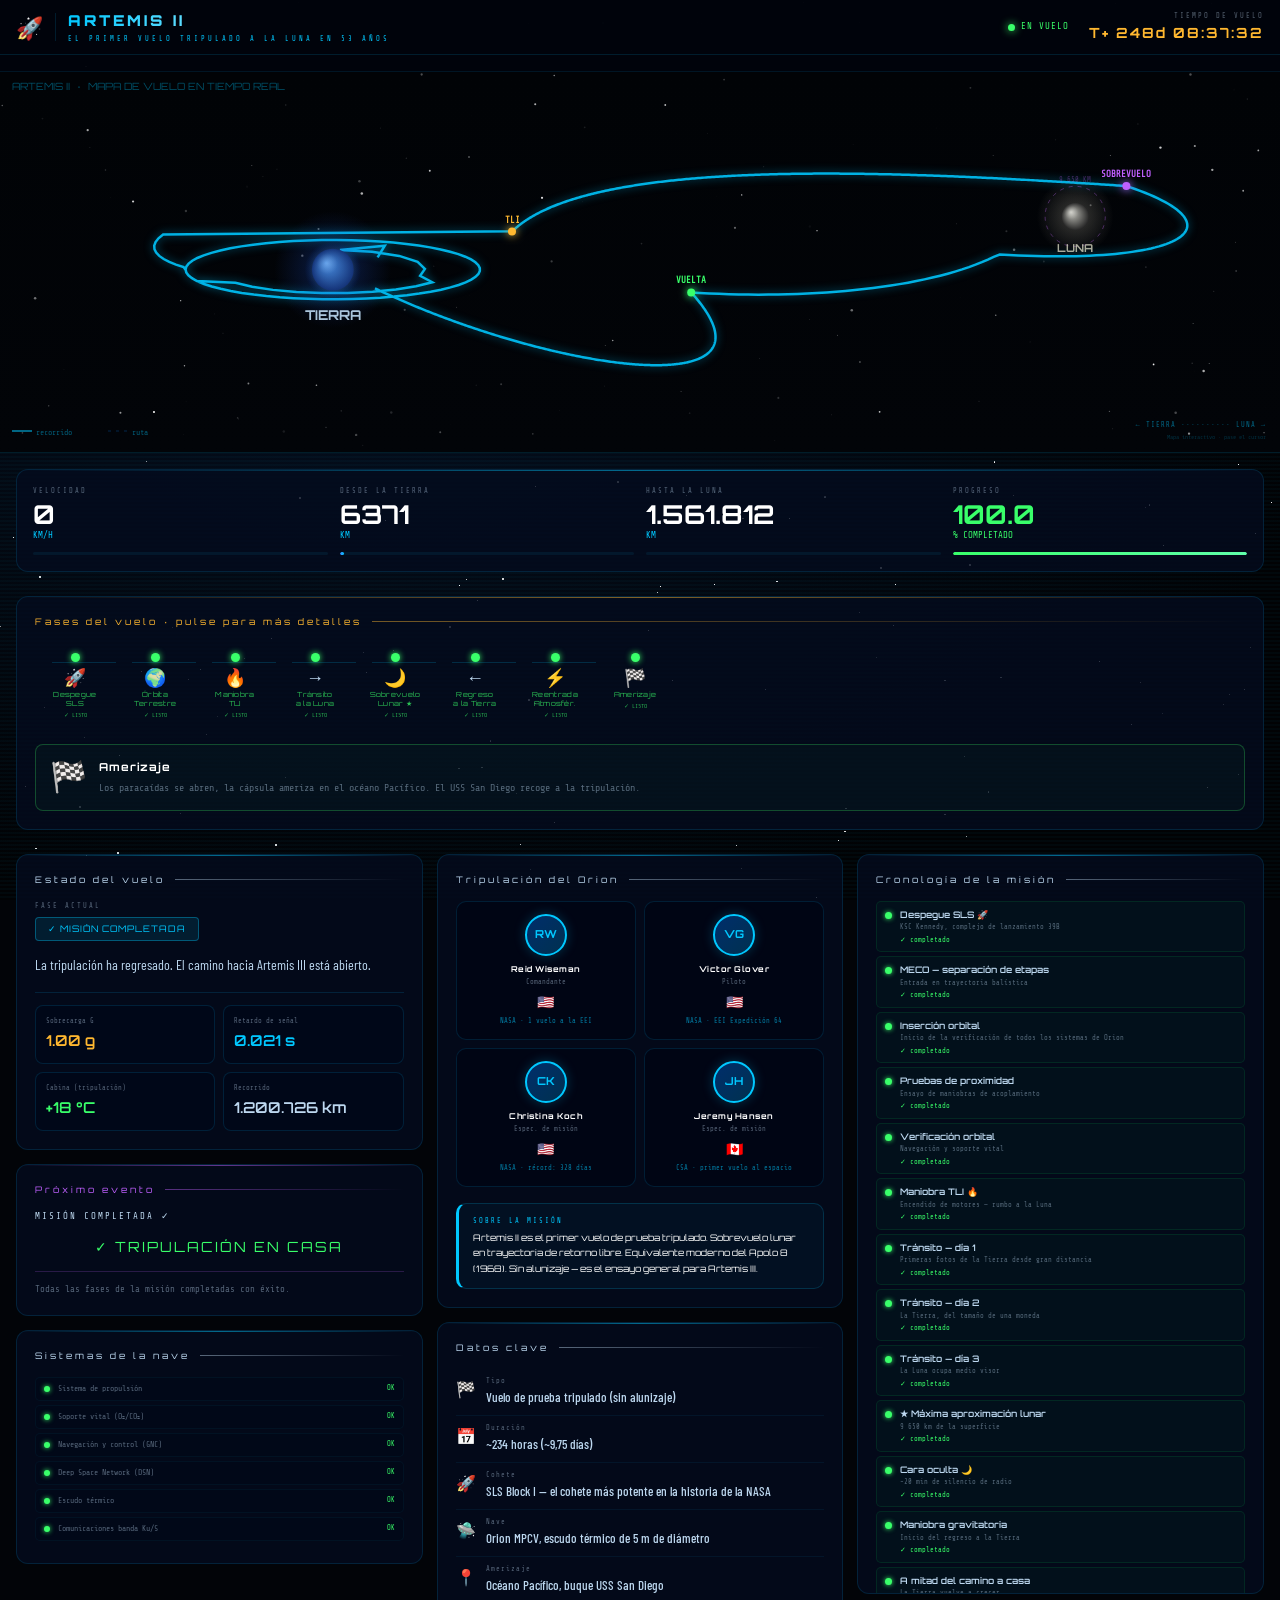
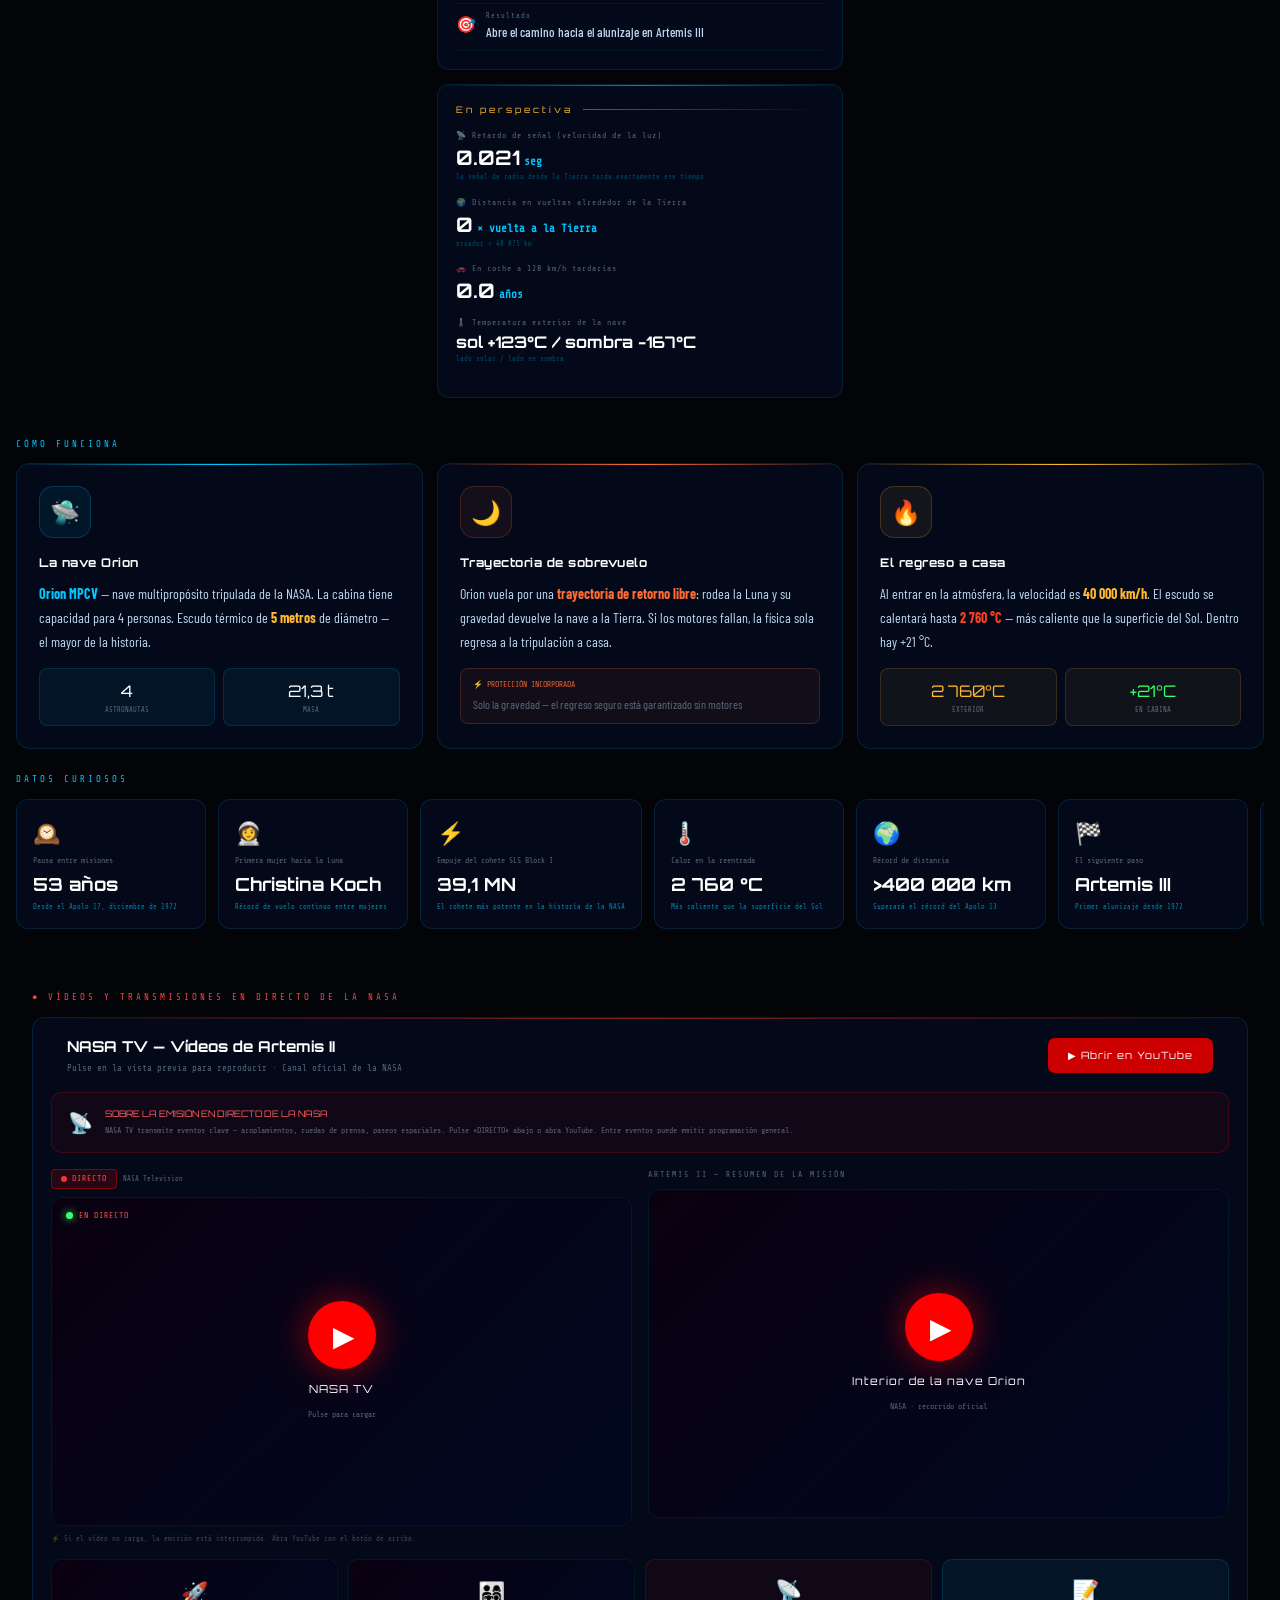
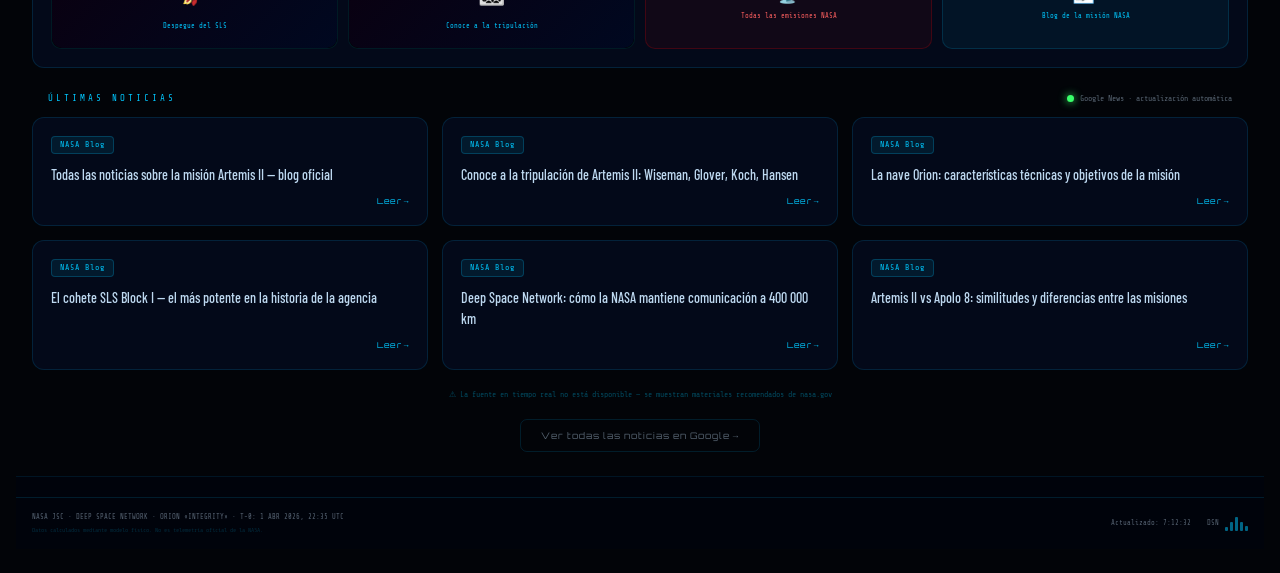
==== commit 73b3ab74: "Update index.html" ====
--- a/es/index.html
+++ b/es/index.html
@@ -17,7 +17,7 @@
 <meta property="og:image" content="https://artemida2.github.io/preview.jpg"> <meta property="og:site_name" content="Artemis II Live Tracker">
 <link rel="preconnect" href="https://fonts.googleapis.com">
 <link href="https://fonts.googleapis.com/css2?family=Orbitron:wght@400;600;700;900&family=Share+Tech+Mono&family=Barlow+Condensed:wght@300;400;500;600;700&display=swap" rel="stylesheet">
-<link rel="icon" type="image/png" href="favicon.png">
+<link rel="icon" type="image/png" href="es/favicon.png">
 <!-- Yandex.RTB -->
 <script>window.yaContextCb=window.yaContextCb||[]</script>
 <script src="https://yandex.ru/ads/system/context.js" async></script>
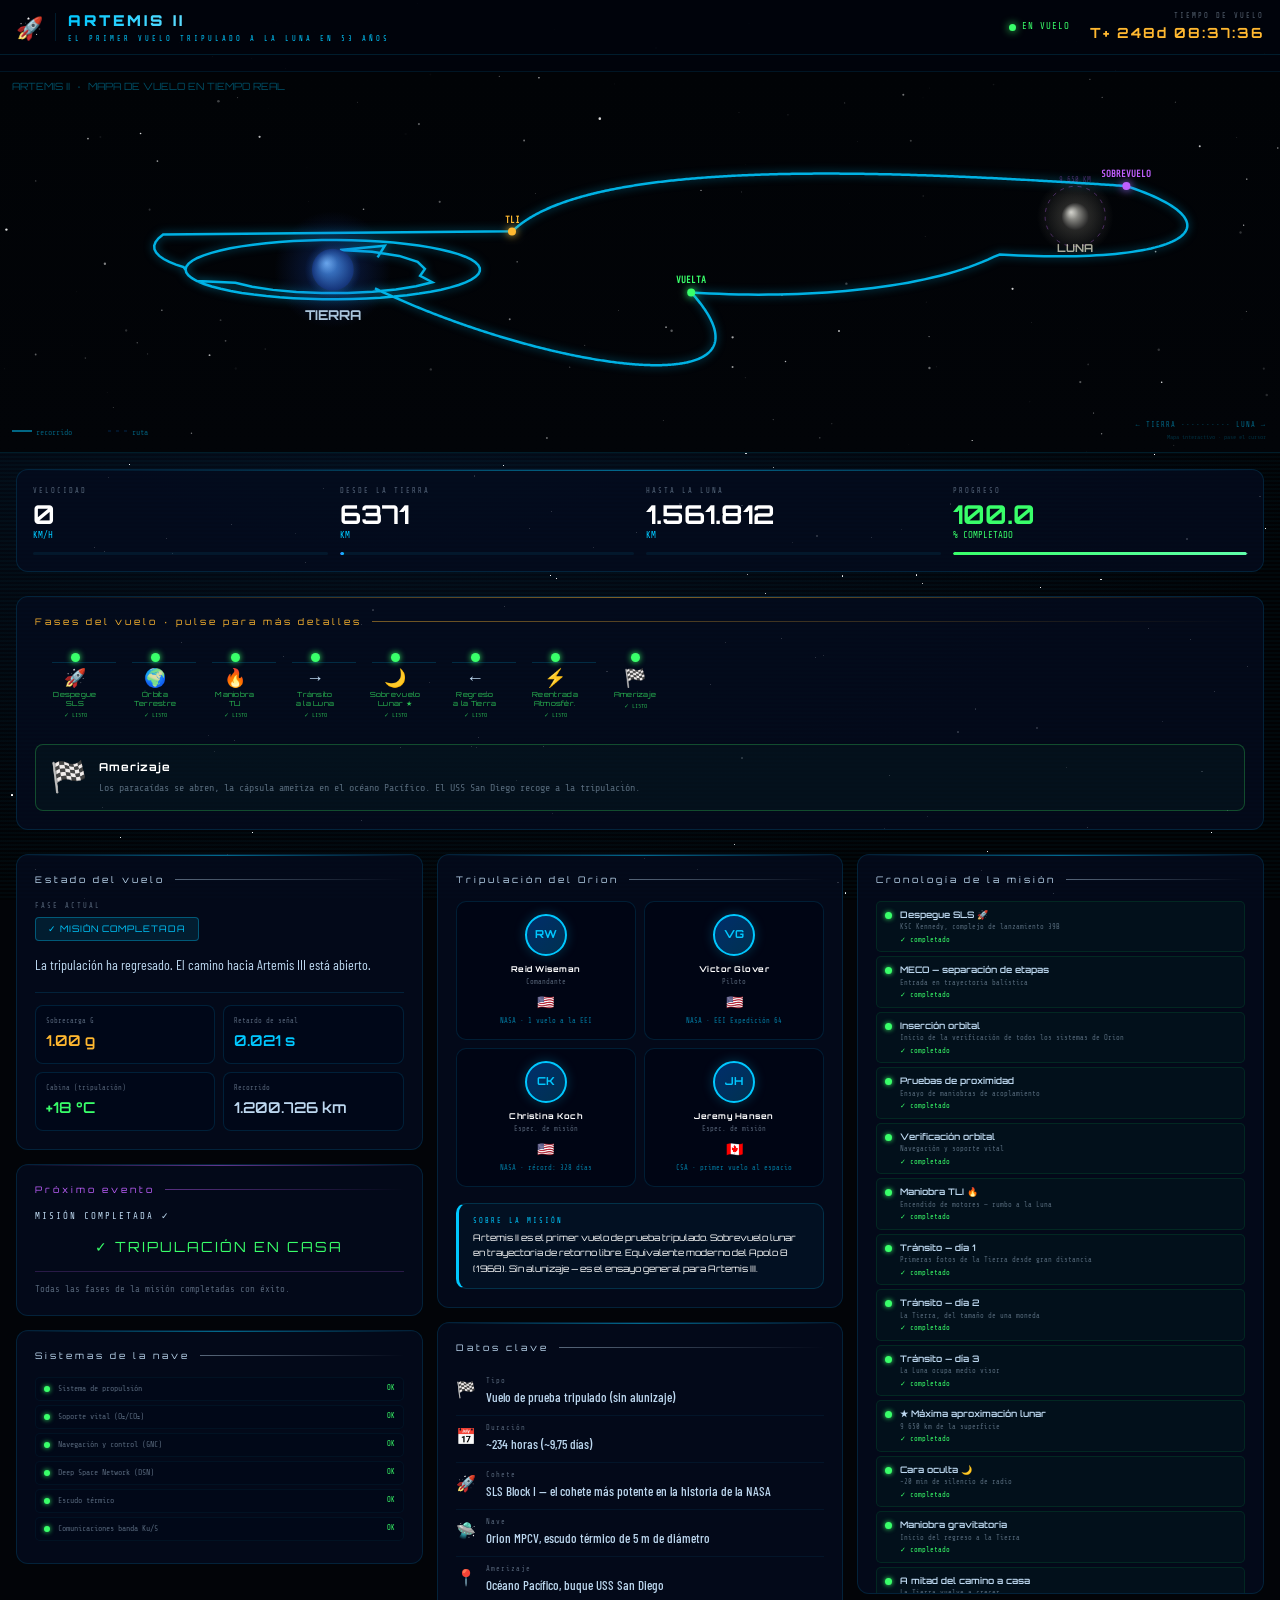
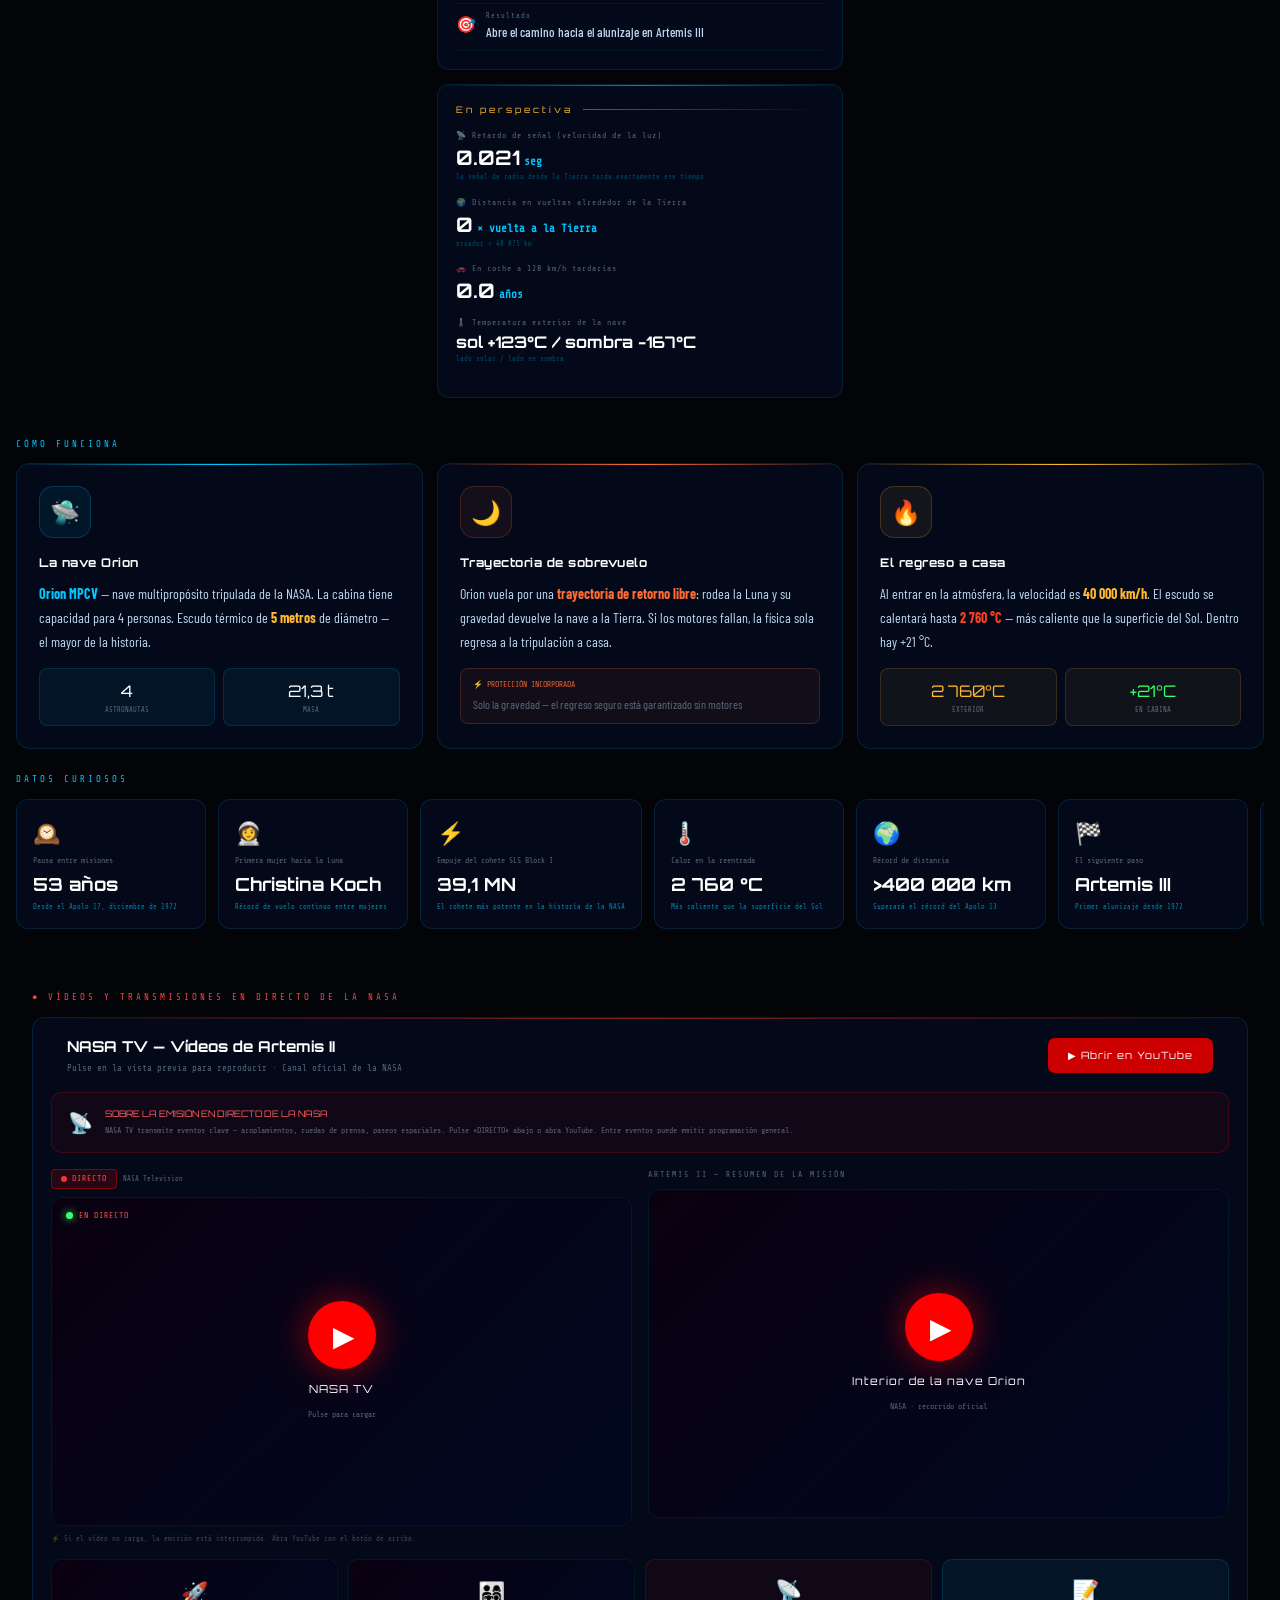
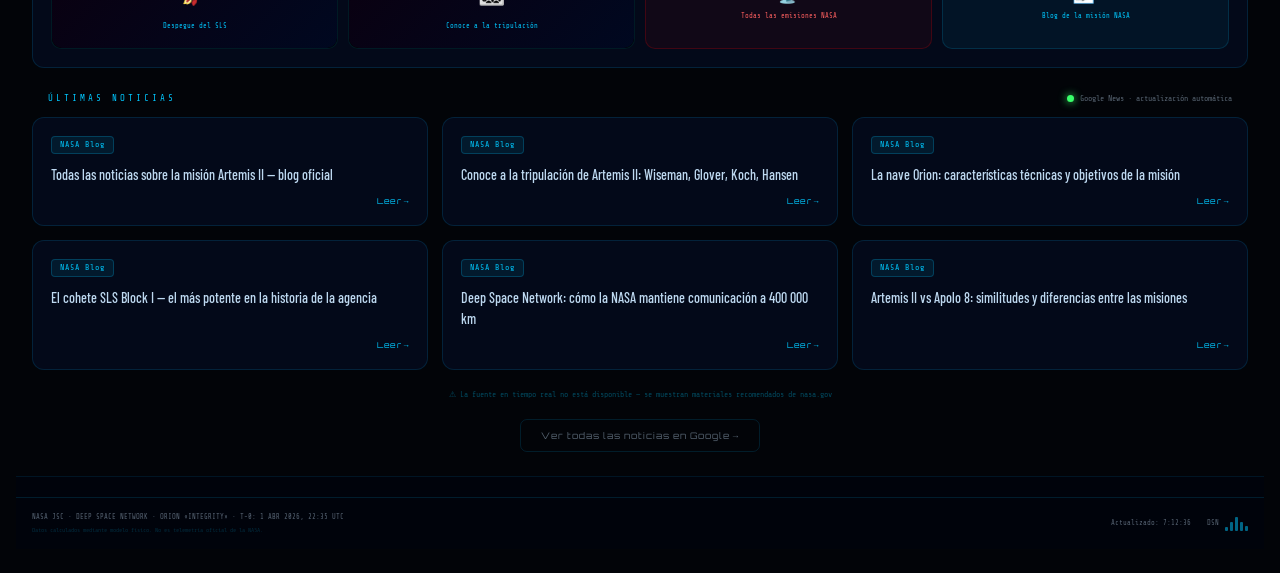
==== commit d76c0c6d: "Update index.html" ====
--- a/es/index.html
+++ b/es/index.html
@@ -11,13 +11,13 @@
 <meta name="keywords" content="Artemis 2, Artemis II, vuelo a la luna, rastreador de misión, mapa de vuelo, Orion, NASA en vivo, espacio, cohete SLS">
 <meta name="takprodam-verification" content="174c890d-4e59-4f04-afed-e2d4ca6873ac">
 <meta property="og:type" content="website">
-<meta property="og:url" content="https://artemida2.github.io/">
+<meta property="og:url" content="https://artemida2.github.io/es/">
 <meta property="og:title" content="Rastreador en vivo de la misión lunar Artemis II">
 <meta property="og:description" content="¿Dónde está la nave Orion ahora mismo? Mapa interactivo del vuelo, temporizador y transmisión en directo de la NASA. ¡Únete al evento histórico!">
 <meta property="og:image" content="https://artemida2.github.io/preview.jpg"> <meta property="og:site_name" content="Artemis II Live Tracker">
 <link rel="preconnect" href="https://fonts.googleapis.com">
 <link href="https://fonts.googleapis.com/css2?family=Orbitron:wght@400;600;700;900&family=Share+Tech+Mono&family=Barlow+Condensed:wght@300;400;500;600;700&display=swap" rel="stylesheet">
-<link rel="icon" type="image/png" href="es/favicon.png">
+<link rel="icon" type="image/png" href="/es/favicon.png">
 <!-- Yandex.RTB -->
 <script>window.yaContextCb=window.yaContextCb||[]</script>
 <script src="https://yandex.ru/ads/system/context.js" async></script>
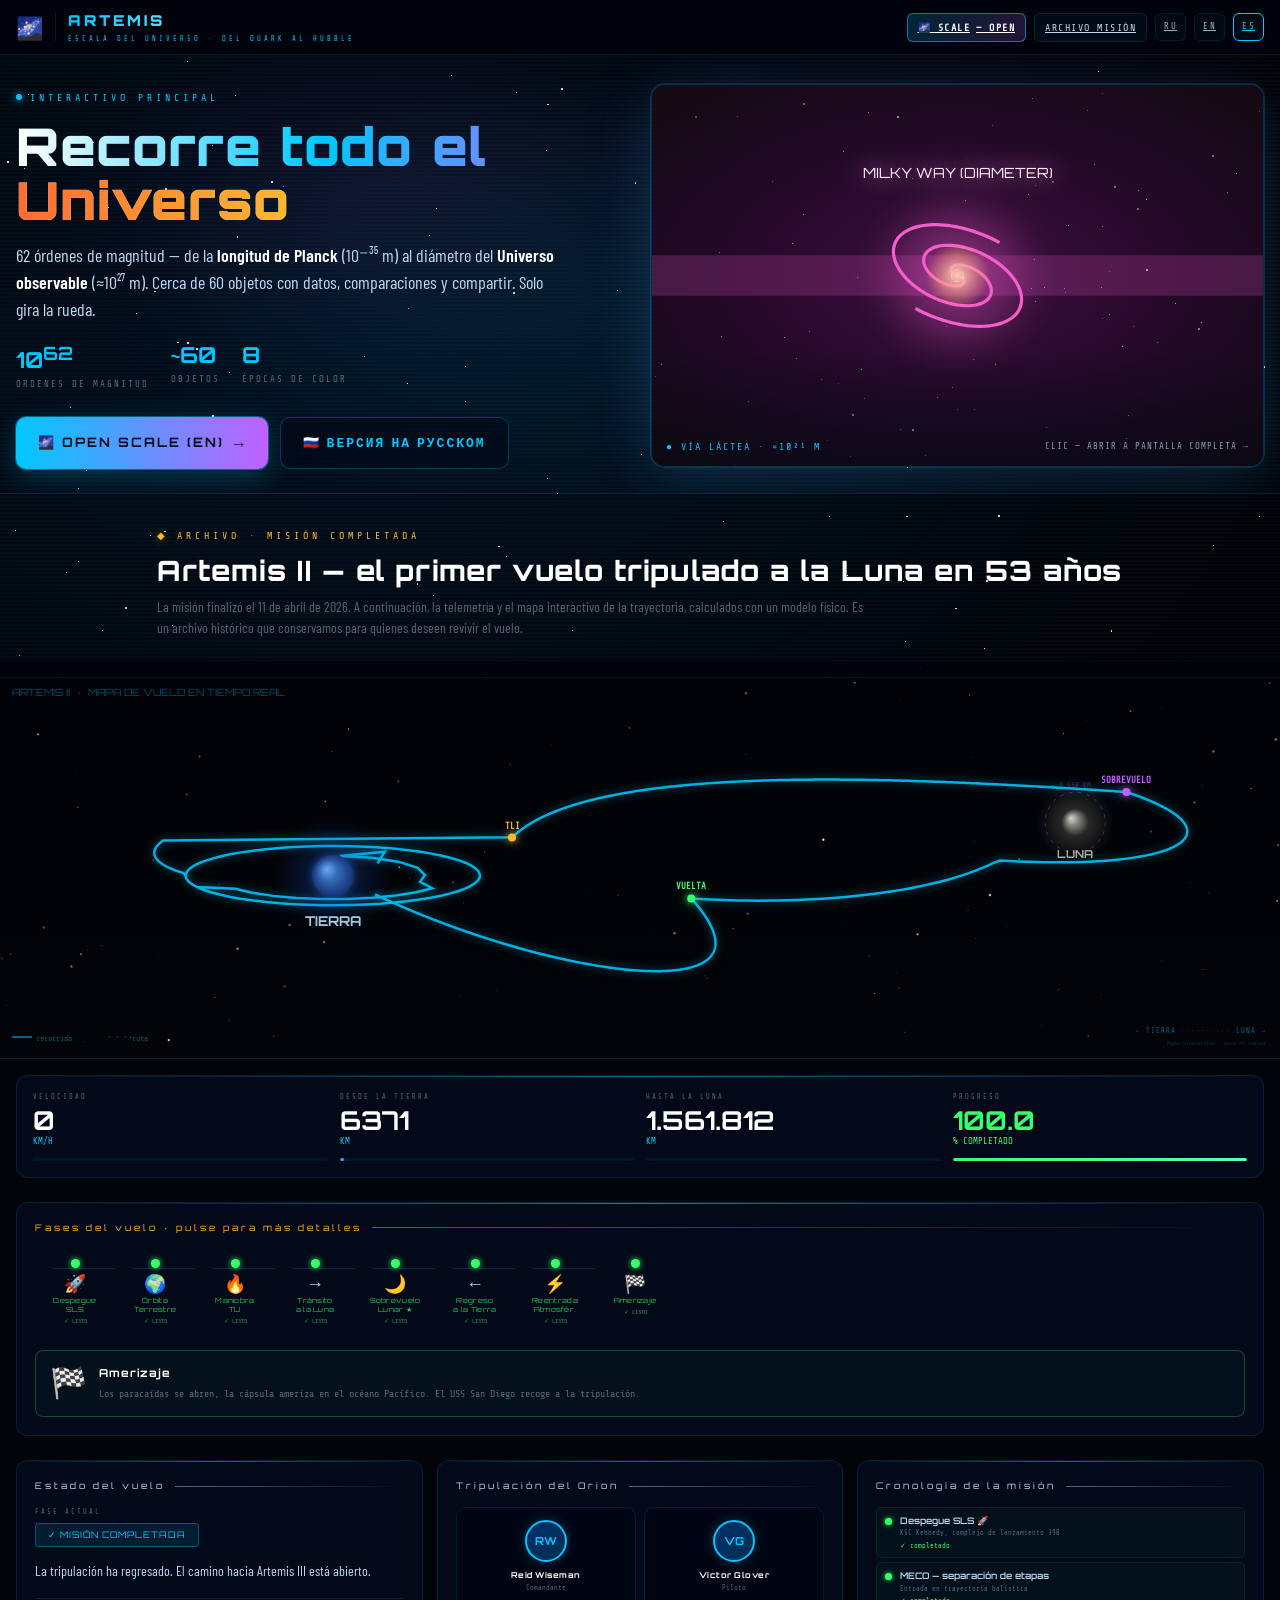
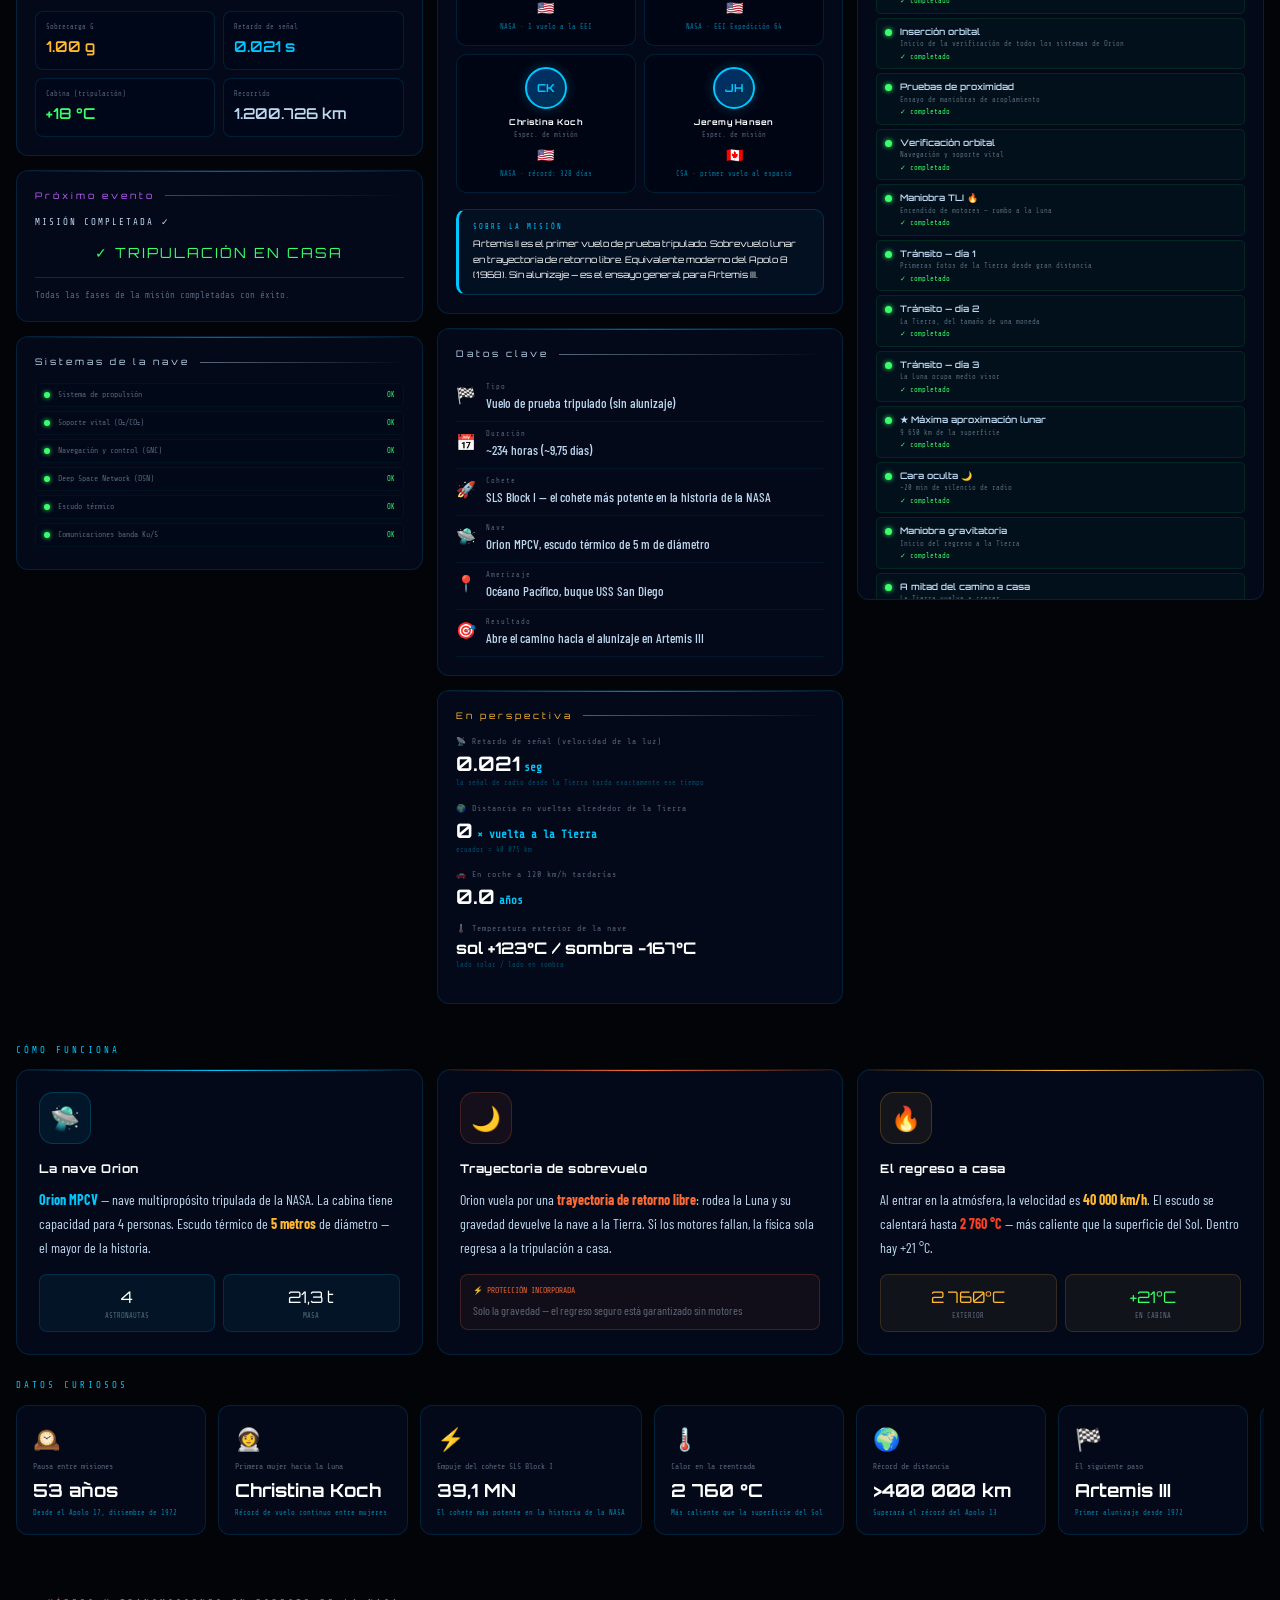
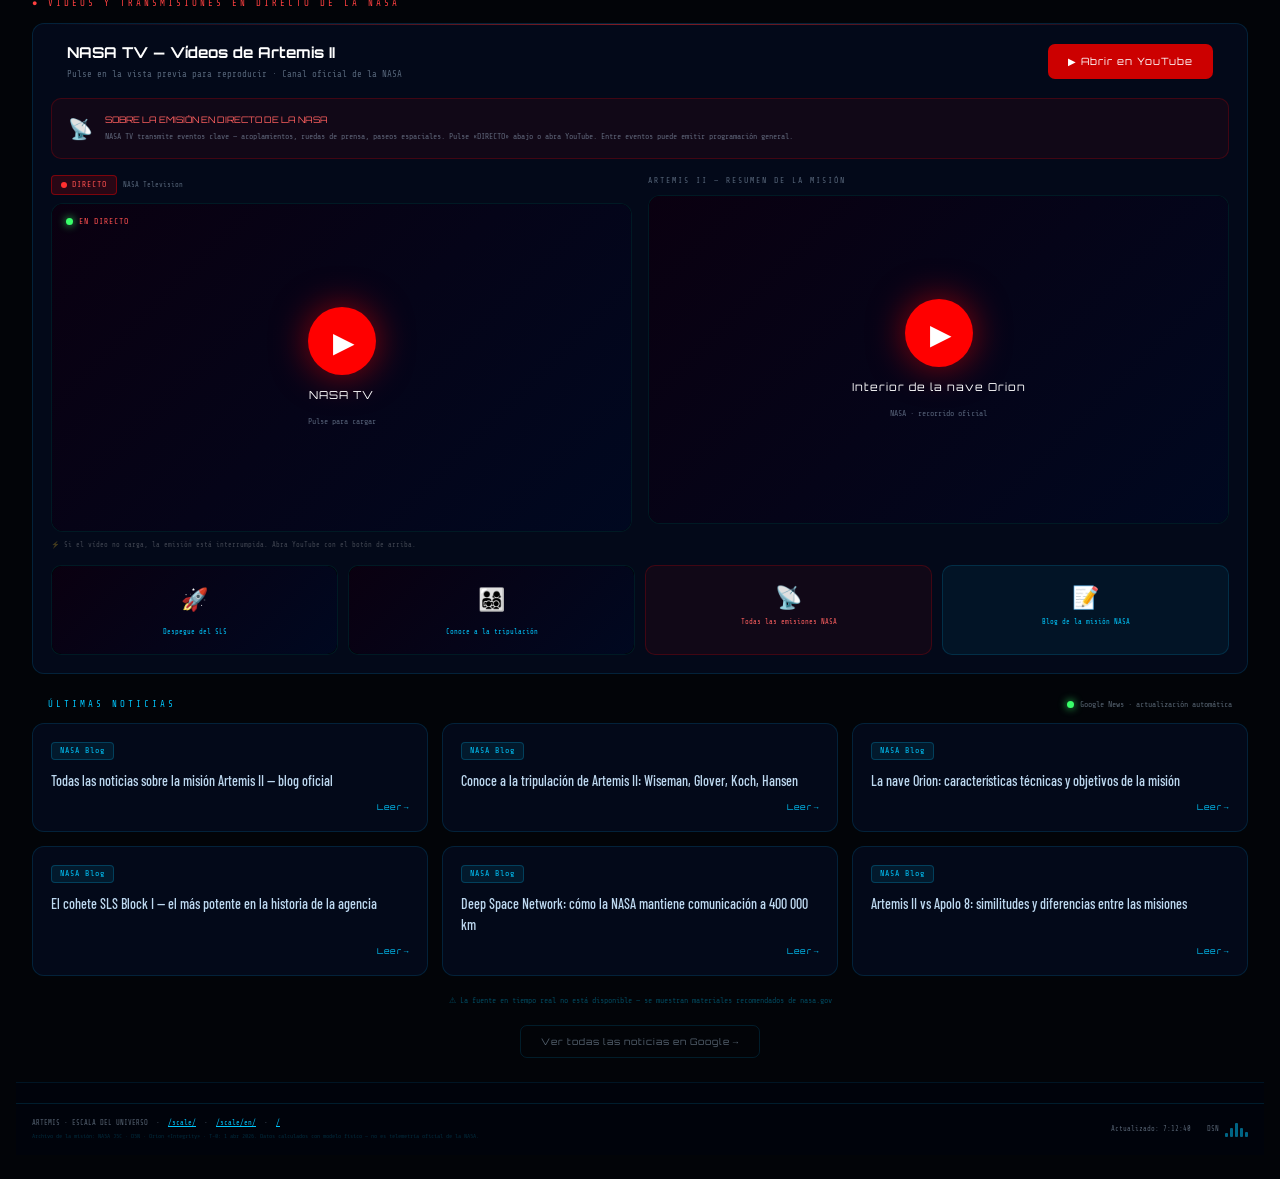
==== commit d2339082: "feat: pivot homepage to «Масштаб Вселенной» as primary product Главная переориентируется на интеракт" ====
--- a/es/index.html
+++ b/es/index.html
@@ -6,15 +6,33 @@
 <link rel="alternate" hreflang="es" href="https://artemida2.github.io/es/" />
 <link rel="alternate" hreflang="x-default" href="https://artemida2.github.io/" />
 <meta name="viewport" content="width=device-width, initial-scale=1.0">
-<title>Artemis II: Rastreador en vivo, mapa de la misión y transmisión de la NASA</title>
-<meta name="description" content="Sigue el vuelo de la misión Artemis II a la Luna en tiempo real. Mapa interactivo, rastreador en vivo de la nave Orion, últimas noticias y transmisión en directo de la NASA.">
-<meta name="keywords" content="Artemis 2, Artemis II, vuelo a la luna, rastreador de misión, mapa de vuelo, Orion, NASA en vivo, espacio, cohete SLS">
+<title>Artemis: Escala del Universo — del quark al Hubble. Scroll interactivo</title>
+<meta name="description" content="Recorre todo el Universo con un solo scroll: 62 órdenes de magnitud — de la longitud de Planck al diámetro del Universo observable. ~60 objetos con datos, comparaciones y compartir. Bonus: archivo de la misión Artemis II a la Luna.">
+<meta name="keywords" content="escala del universo, scale of universe, del quark al hubble, espacio interactivo, tamaños de objetos, longitud de planck, universo observable, Artemis 2, Artemis II, misión lunar, NASA, Orion">
 <meta name="takprodam-verification" content="174c890d-4e59-4f04-afed-e2d4ca6873ac">
 <meta property="og:type" content="website">
 <meta property="og:url" content="https://artemida2.github.io/es/">
-<meta property="og:title" content="Rastreador en vivo de la misión lunar Artemis II">
-<meta property="og:description" content="¿Dónde está la nave Orion ahora mismo? Mapa interactivo del vuelo, temporizador y transmisión en directo de la NASA. ¡Únete al evento histórico!">
-<meta property="og:image" content="https://artemida2.github.io/preview.jpg"> <meta property="og:site_name" content="Artemis II Live Tracker">
+<meta property="og:title" content="Artemis: Escala del Universo — del quark al Hubble">
+<meta property="og:description" content="Recorre 62 órdenes de magnitud — de la longitud de Planck al diámetro del Universo observable. ~60 objetos con datos. Bonus: archivo de la misión Artemis II.">
+<meta property="og:image" content="https://artemida2.github.io/preview.jpg">
+<meta property="og:site_name" content="Artemis: Escala del Universo">
+<meta name="twitter:card" content="summary_large_image">
+<meta name="twitter:title" content="Artemis: Escala del Universo — del quark al Hubble">
+<meta name="twitter:description" content="62 órdenes de magnitud con un solo scroll. Descubre tu escala.">
+<meta name="twitter:image" content="https://artemida2.github.io/preview.jpg">
+<script type="application/ld+json">
+{
+  "@context": "https://schema.org",
+  "@type": "WebApplication",
+  "name": "Artemis: Escala del Universo",
+  "url": "https://artemida2.github.io/es/",
+  "description": "Scroll logarítmico interactivo por 62 órdenes de magnitud — de la longitud de Planck al diámetro del Universo observable.",
+  "applicationCategory": "EducationalApplication",
+  "operatingSystem": "Any",
+  "inLanguage": ["es", "ru", "en"],
+  "isAccessibleForFree": true
+}
+</script>
 <link rel="preconnect" href="https://fonts.googleapis.com">
 <link href="https://fonts.googleapis.com/css2?family=Orbitron:wght@400;600;700;900&family=Share+Tech+Mono&family=Barlow+Condensed:wght@300;400;500;600;700&display=swap" rel="stylesheet">
 <link rel="icon" type="image/png" href="/es/favicon.png">
@@ -137,9 +155,212 @@
 .header-met-label { font-family: 'Share Tech Mono', monospace; font-size: 7px; color: var(--sub); letter-spacing: 2px; }
 .header-met-val { font-family: 'Orbitron', monospace; font-size: 14px; font-weight: 700; color: var(--amber); letter-spacing: 2px; }
 
+.header-nav {
+  display: flex; align-items: center; gap: 8px;
+  font-family: 'Share Tech Mono', monospace;
+  font-size: 10px; letter-spacing: 1.5px;
+}
+.header-nav a, .header-nav button {
+  display: inline-flex; align-items: center; gap: 6px;
+  padding: 6px 10px; border: 1px solid var(--border);
+  border-radius: 6px; color: var(--txt);
+  text-transform: uppercase; cursor: pointer;
+  background: rgba(0,200,255,0.04);
+  transition: border-color .18s, background .18s, color .18s;
+  white-space: nowrap;
+}
+.header-nav a:hover, .header-nav button:hover {
+  border-color: var(--cyan); color: var(--cyan);
+  background: rgba(0,200,255,0.08);
+}
+.header-nav a.cta {
+  background: linear-gradient(90deg, rgba(0,200,255,0.18), rgba(192,96,255,0.18));
+  border-color: rgba(0,200,255,0.55);
+  color: #fff; font-weight: 600;
+}
+.header-nav a.cta:hover {
+  border-color: var(--cyan);
+  background: linear-gradient(90deg, rgba(0,200,255,0.28), rgba(192,96,255,0.28));
+}
+.header-nav .lang-pill { padding: 6px 8px; font-size: 9px; opacity: .8; }
+.header-nav .lang-pill.active { color: var(--cyan); border-color: var(--cyan); opacity: 1; }
+
+@media (max-width: 720px) {
+  .header-nav a.cta .cta-long { display: none; }
+}
 @media (max-width: 480px) {
   .header-sub { display: none; }
-  .header-live { display: none; }
+  .header-nav .archive-link, .header-nav .lang-pill[data-lang="ru"] { display: none; }
+  .header-nav { gap: 6px; }
+  .header-nav a, .header-nav button { padding: 5px 7px; font-size: 9px; }
+}
+
+/* ══════════════════════════════════════════
+   HERO — «ESCALA DEL UNIVERSO»
+══════════════════════════════════════════ */
+.hero {
+  position: relative;
+  padding: 28px 16px 24px;
+  border-bottom: 1px solid var(--border);
+  background:
+    radial-gradient(ellipse 60% 80% at 50% 60%, rgba(0,200,255,0.08), transparent 70%),
+    radial-gradient(ellipse 40% 60% at 30% 30%, rgba(192,96,255,0.07), transparent 70%);
+  overflow: hidden;
+}
+.hero-grid {
+  max-width: 1320px; margin: 0 auto;
+  display: grid; gap: 22px;
+  grid-template-columns: 1fr 1fr;
+  align-items: center;
+}
+@media (max-width: 980px) { .hero-grid { grid-template-columns: 1fr; gap: 18px; } }
+
+.hero-eyebrow {
+  font-family: 'Share Tech Mono', monospace;
+  font-size: 10px; letter-spacing: 4px;
+  color: var(--cyan); text-transform: uppercase;
+  display: inline-flex; align-items: center; gap: 8px;
+  margin-bottom: 14px;
+}
+.hero-eyebrow .dot {
+  width: 6px; height: 6px; border-radius: 50%;
+  background: var(--cyan); box-shadow: 0 0 8px var(--cyan);
+  animation: blink 2.4s ease-in-out infinite;
+}
+.hero-h1 {
+  font-family: 'Orbitron', monospace;
+  font-size: clamp(28px, 5vw, 52px);
+  font-weight: 900; line-height: 1.05;
+  letter-spacing: 0.02em;
+  background: linear-gradient(90deg, #fff 0%, var(--cyan) 50%, var(--purple) 100%);
+  -webkit-background-clip: text; background-clip: text;
+  -webkit-text-fill-color: transparent;
+  margin-bottom: 14px;
+}
+.hero-h1 .accent {
+  background: linear-gradient(90deg, var(--orange), var(--amber));
+  -webkit-background-clip: text; background-clip: text;
+  -webkit-text-fill-color: transparent;
+}
+.hero-lead {
+  font-family: 'Barlow Condensed', sans-serif;
+  font-size: clamp(15px, 1.5vw, 18px);
+  line-height: 1.5; color: var(--txt);
+  max-width: 540px; margin-bottom: 20px;
+}
+.hero-lead b { color: #fff; font-weight: 600; }
+.hero-stats {
+  display: flex; flex-wrap: wrap; gap: 22px; margin-bottom: 22px;
+  font-family: 'Share Tech Mono', monospace;
+}
+.hero-stat-num {
+  font-family: 'Orbitron', monospace;
+  font-size: 22px; font-weight: 700;
+  color: var(--cyan);
+  display: block; line-height: 1.1;
+}
+.hero-stat-lbl {
+  font-size: 9px; letter-spacing: 2px;
+  color: var(--sub); text-transform: uppercase;
+}
+.hero-cta-row {
+  display: flex; flex-wrap: wrap; gap: 12px;
+}
+.hero-cta {
+  display: inline-flex; align-items: center; gap: 10px;
+  padding: 14px 22px;
+  border-radius: 10px; border: 1px solid var(--border2);
+  font-family: 'Orbitron', monospace;
+  font-size: 13px; font-weight: 700;
+  letter-spacing: 2px; text-transform: uppercase;
+  color: #fff; cursor: pointer;
+  transition: transform .18s, border-color .18s, box-shadow .18s;
+  background: rgba(2,8,22,.6);
+  text-decoration: none;
+}
+.hero-cta:hover { transform: translateY(-1px); }
+.hero-cta-primary {
+  background: linear-gradient(90deg, var(--cyan), var(--purple));
+  border: none; color: #001020;
+  box-shadow: 0 0 0 1px rgba(0,200,255,.4), 0 8px 30px rgba(0,200,255,.25);
+}
+.hero-cta-primary:hover { box-shadow: 0 0 0 1px rgba(0,200,255,.6), 0 10px 40px rgba(0,200,255,.4); }
+.hero-cta-ghost { color: var(--cyan); }
+.hero-cta-ghost:hover { border-color: var(--cyan); color: #fff; box-shadow: 0 0 24px rgba(0,200,255,.18); }
+.hero-cta .arr { font-size: 16px; }
+
+.hero-frame {
+  display: block; width: 100%;
+  position: relative;
+  border-radius: 14px;
+  overflow: hidden;
+  border: 1px solid var(--border2);
+  background: #010206;
+  aspect-ratio: 16 / 10;
+  box-shadow: 0 0 0 1px rgba(0,200,255,.18), 0 18px 60px rgba(0,200,255,.12), 0 0 80px rgba(192,96,255,.1);
+  text-decoration: none;
+}
+.hero-frame:hover { box-shadow: 0 0 0 1px rgba(0,200,255,.4), 0 24px 70px rgba(0,200,255,.22), 0 0 100px rgba(192,96,255,.18); }
+.hero-frame iframe {
+  position: absolute; inset: 0;
+  width: 100%; height: 100%;
+  border: 0; display: block;
+}
+.hero-frame .frame-overlay {
+  position: absolute; inset: 0;
+  pointer-events: none;
+  background: linear-gradient(0deg, rgba(2,8,22,0.55) 0%, rgba(2,8,22,0) 30%);
+}
+.hero-frame .frame-cap {
+  position: absolute; left: 14px; bottom: 12px; right: 14px;
+  display: flex; align-items: center; justify-content: space-between; gap: 10px;
+  font-family: 'Share Tech Mono', monospace;
+  font-size: 10px; letter-spacing: 2px;
+  color: var(--cyan); text-transform: uppercase;
+  pointer-events: none;
+}
+.hero-frame .frame-cap .more {
+  color: rgba(189,216,240,.7);
+  font-size: 9px; letter-spacing: 1px;
+}
+@media (max-width: 980px) {
+  .hero-frame { aspect-ratio: 16 / 11; }
+  .hero { padding: 22px 14px 20px; }
+}
+
+/* ══════════════════════════════════════════
+   ARCHIVE HEADING
+══════════════════════════════════════════ */
+.archive-heading {
+  max-width: 1320px; margin: 28px auto 4px; padding: 0 16px;
+}
+.archive-heading .eyebrow {
+  font-family: 'Share Tech Mono', monospace;
+  font-size: 10px; letter-spacing: 4px;
+  color: var(--amber); text-transform: uppercase;
+  display: inline-flex; align-items: center; gap: 8px;
+}
+.archive-heading .eyebrow::before {
+  content: '◆';
+  color: var(--amber);
+  text-shadow: 0 0 8px rgba(255,184,48,.6);
+}
+.archive-heading h2 {
+  font-family: 'Orbitron', monospace;
+  font-size: clamp(20px, 3vw, 28px);
+  font-weight: 800; letter-spacing: 0.04em;
+  color: #fff; margin: 6px 0 4px;
+}
+.archive-heading p {
+  font-size: 14px; color: var(--sub);
+  max-width: 720px;
+}
+.archive-divider {
+  max-width: 1320px; margin: 18px auto 0; padding: 0 16px;
+}
+.archive-divider hr {
+  border: 0; height: 1px;
+  background: linear-gradient(90deg, transparent, var(--border2) 30%, var(--border2) 70%, transparent);
 }
 
 /* ══════════════════════════════════════════
@@ -598,26 +819,85 @@
 <!-- ══ HEADER ══ -->
 <header>
   <div class="header-inner">
-    <div class="header-brand">
-      <span class="header-icon">🚀</span>
+    <a href="/es/" class="header-brand" style="text-decoration:none">
+      <span class="header-icon">🌌</span>
       <div class="header-divider"></div>
       <div class="min-w-0">
-        <div class="header-title shine">ARTEMIS II</div>
-        <div class="header-sub">EL PRIMER VUELO TRIPULADO A LA LUNA EN 53 AÑOS</div>
+        <div class="header-title shine">ARTEMIS</div>
+        <div class="header-sub">ESCALA DEL UNIVERSO · DEL QUARK AL HUBBLE</div>
+      </div>
+    </a>
+    <nav class="header-nav" aria-label="Navegación">
+      <a class="cta" href="/scale/en/" hreflang="en" title="Open the interactive Scale of the Universe">
+        <span>🌌 SCALE</span>
+        <span class="cta-long">— OPEN</span>
+      </a>
+      <a class="archive-link" href="#archive" title="Archivo de la misión Artemis II">ARCHIVO MISIÓN</a>
+      <a class="lang-pill" data-lang="ru" href="/" hreflang="ru" title="Русский">RU</a>
+      <a class="lang-pill" data-lang="en" href="/scale/en/" hreflang="en" title="English (Scale)">EN</a>
+      <a class="lang-pill active" data-lang="es" href="/es/" aria-current="page" title="Español">ES</a>
+    </nav>
+  </div>
+</header>
+
+<!-- ══ HERO — «ESCALA DEL UNIVERSO» ══ -->
+<section class="hero" id="hero">
+  <div class="hero-grid">
+    <div>
+      <div class="hero-eyebrow"><span class="dot"></span> Interactivo principal</div>
+      <h1 class="hero-h1">Recorre todo el <span class="accent">Universo</span></h1>
+      <p class="hero-lead">
+        62 órdenes de magnitud — de la <b>longitud de Planck</b> (10⁻³⁵ m) al diámetro del <b>Universo observable</b> (≈10²⁷ m). Cerca de 60 objetos con datos, comparaciones y compartir. Solo gira la rueda.
+      </p>
+      <div class="hero-stats">
+        <div>
+          <span class="hero-stat-num">10<sup>62</sup></span>
+          <span class="hero-stat-lbl">Órdenes de magnitud</span>
+        </div>
+        <div>
+          <span class="hero-stat-num">~60</span>
+          <span class="hero-stat-lbl">Objetos</span>
+        </div>
+        <div>
+          <span class="hero-stat-num">8</span>
+          <span class="hero-stat-lbl">Épocas de color</span>
+        </div>
+      </div>
+      <div class="hero-cta-row">
+        <a class="hero-cta hero-cta-primary" href="/scale/en/" hreflang="en" data-cta="en">
+          <span>🌌 OPEN SCALE (EN)</span>
+          <span class="arr">→</span>
+        </a>
+        <a class="hero-cta hero-cta-ghost" href="/scale/" hreflang="ru" data-cta="ru">
+          <span>🇷🇺 ВЕРСИЯ НА РУССКОМ</span>
+        </a>
       </div>
     </div>
-    <div class="header-right">
-      <div class="header-live">
-        <div class="ldot"></div>
-        <span>EN VUELO</span>
-      </div>
-      <div class="header-met">
-        <div class="header-met-label">TIEMPO DE VUELO</div>
-        <div class="header-met-val orb" id="h-met">T+00:00:00</div>
-      </div>
+    <div>
+      <a class="hero-frame" href="/scale/en/?focus=milkyway" aria-label="Open the interactive Scale of the Universe — Milky Way">
+        <iframe
+          src="/scale/en/?focus=milkyway&amp;embed=1"
+          loading="lazy"
+          title="Preview: Scale of the Universe — Milky Way"
+          tabindex="-1"
+          aria-hidden="true"></iframe>
+        <div class="frame-overlay"></div>
+        <div class="frame-cap">
+          <span>● Vía Láctea · ≈10²¹ m</span>
+          <span class="more">Clic — abrir a pantalla completa →</span>
+        </div>
+      </a>
     </div>
   </div>
-</header>
+</section>
+
+<!-- ══ ARCHIVE HEADING ══ -->
+<div class="archive-heading" id="archive">
+  <div class="eyebrow">ARCHIVO · MISIÓN COMPLETADA</div>
+  <h2>Artemis II — el primer vuelo tripulado a la Luna en 53 años</h2>
+  <p>La misión finalizó el 11 de abril de 2026. A continuación, la telemetría y el mapa interactivo de la trayectoria, calculados con un modelo físico. Es un archivo histórico que conservamos para quienes deseen revivir el vuelo.</p>
+</div>
+<div class="archive-divider"><hr></div>
 
 <!-- ══ AD: 728×90 LEADERBOARD ══ -->
 <div style="display:flex;justify-content:center;align-items:center;padding:8px 16px;background:rgba(1,4,12,.97);border-bottom:1px solid rgba(0,180,255,0.10);overflow:hidden;">
@@ -1019,8 +1299,8 @@
 <footer>
   <div class="footer-inner">
     <div>
-      <div class="footer-copy">NASA JSC · DEEP SPACE NETWORK · ORION «INTEGRITY» · T-0: 1 ABR 2026, 22:35 UTC</div>
-      <div class="footer-legal">Datos calculados mediante modelo físico. No es telemetría oficial de la NASA.</div>
+      <div class="footer-copy">ARTEMIS · ESCALA DEL UNIVERSO &nbsp;·&nbsp; <a href="/scale/" style="color:var(--cyan)">/scale/</a> &nbsp;·&nbsp; <a href="/scale/en/" style="color:var(--cyan)">/scale/en/</a> &nbsp;·&nbsp; <a href="/" style="color:var(--cyan)">/</a></div>
+      <div class="footer-legal">Archivo de la misión: NASA JSC · DSN · Orion «Integrity» · T-0: 1 abr 2026. Datos calculados con modelo físico — no es telemetría oficial de la NASA.</div>
     </div>
     <div class="footer-right">
       <div class="footer-upd">Actualizado: <span id="last-upd">--</span></div>
